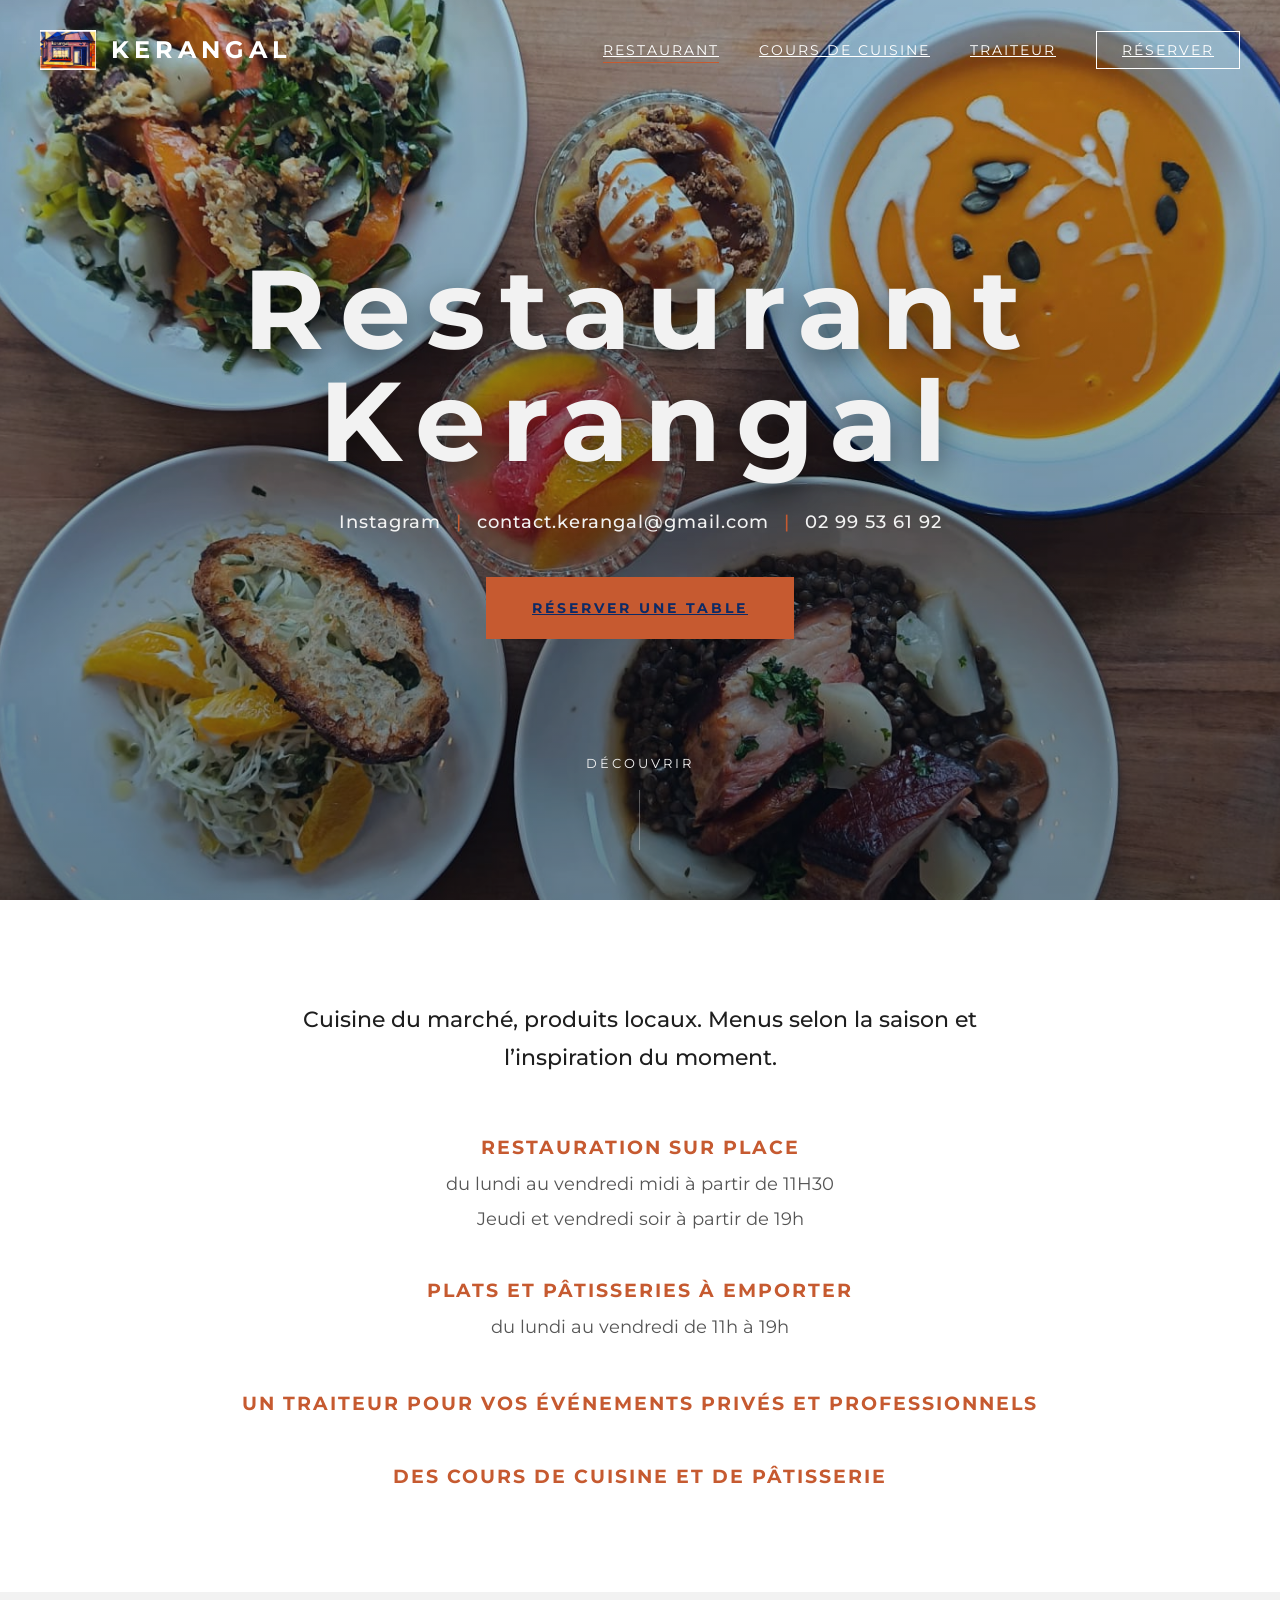
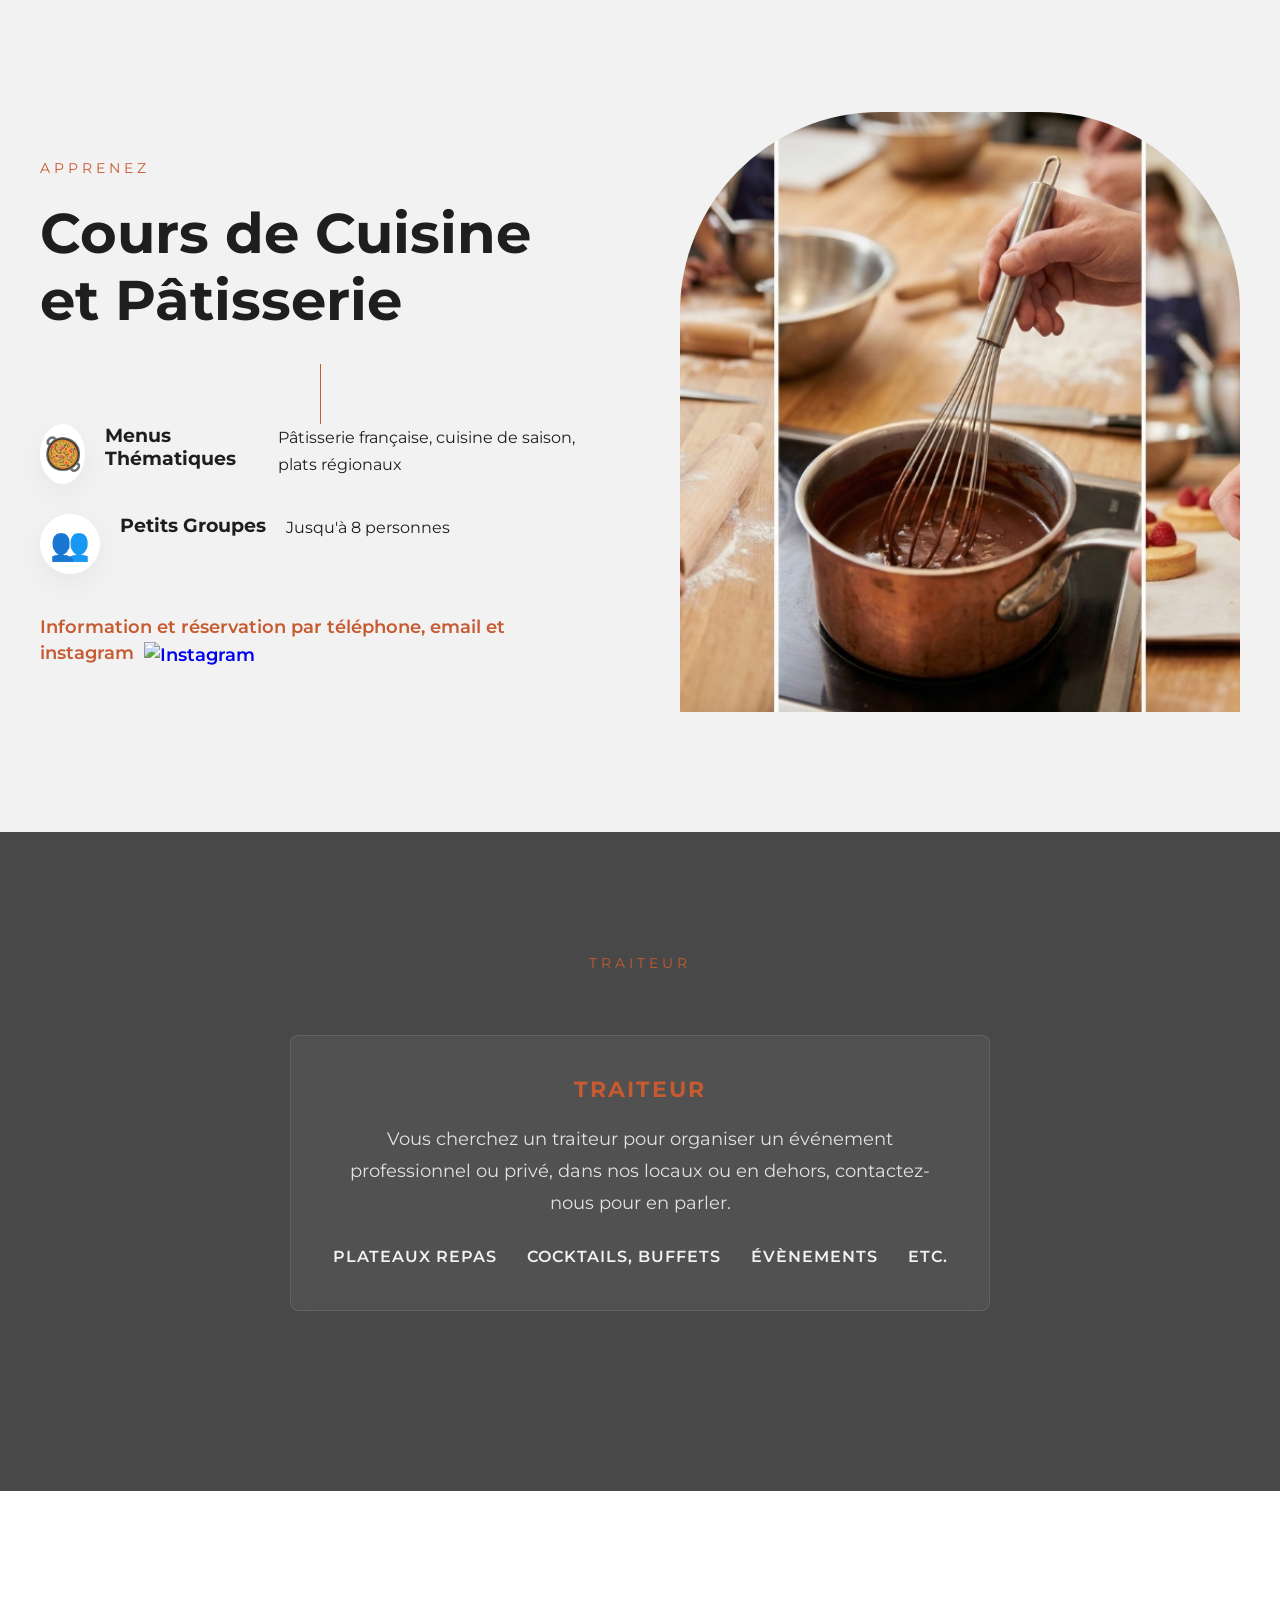
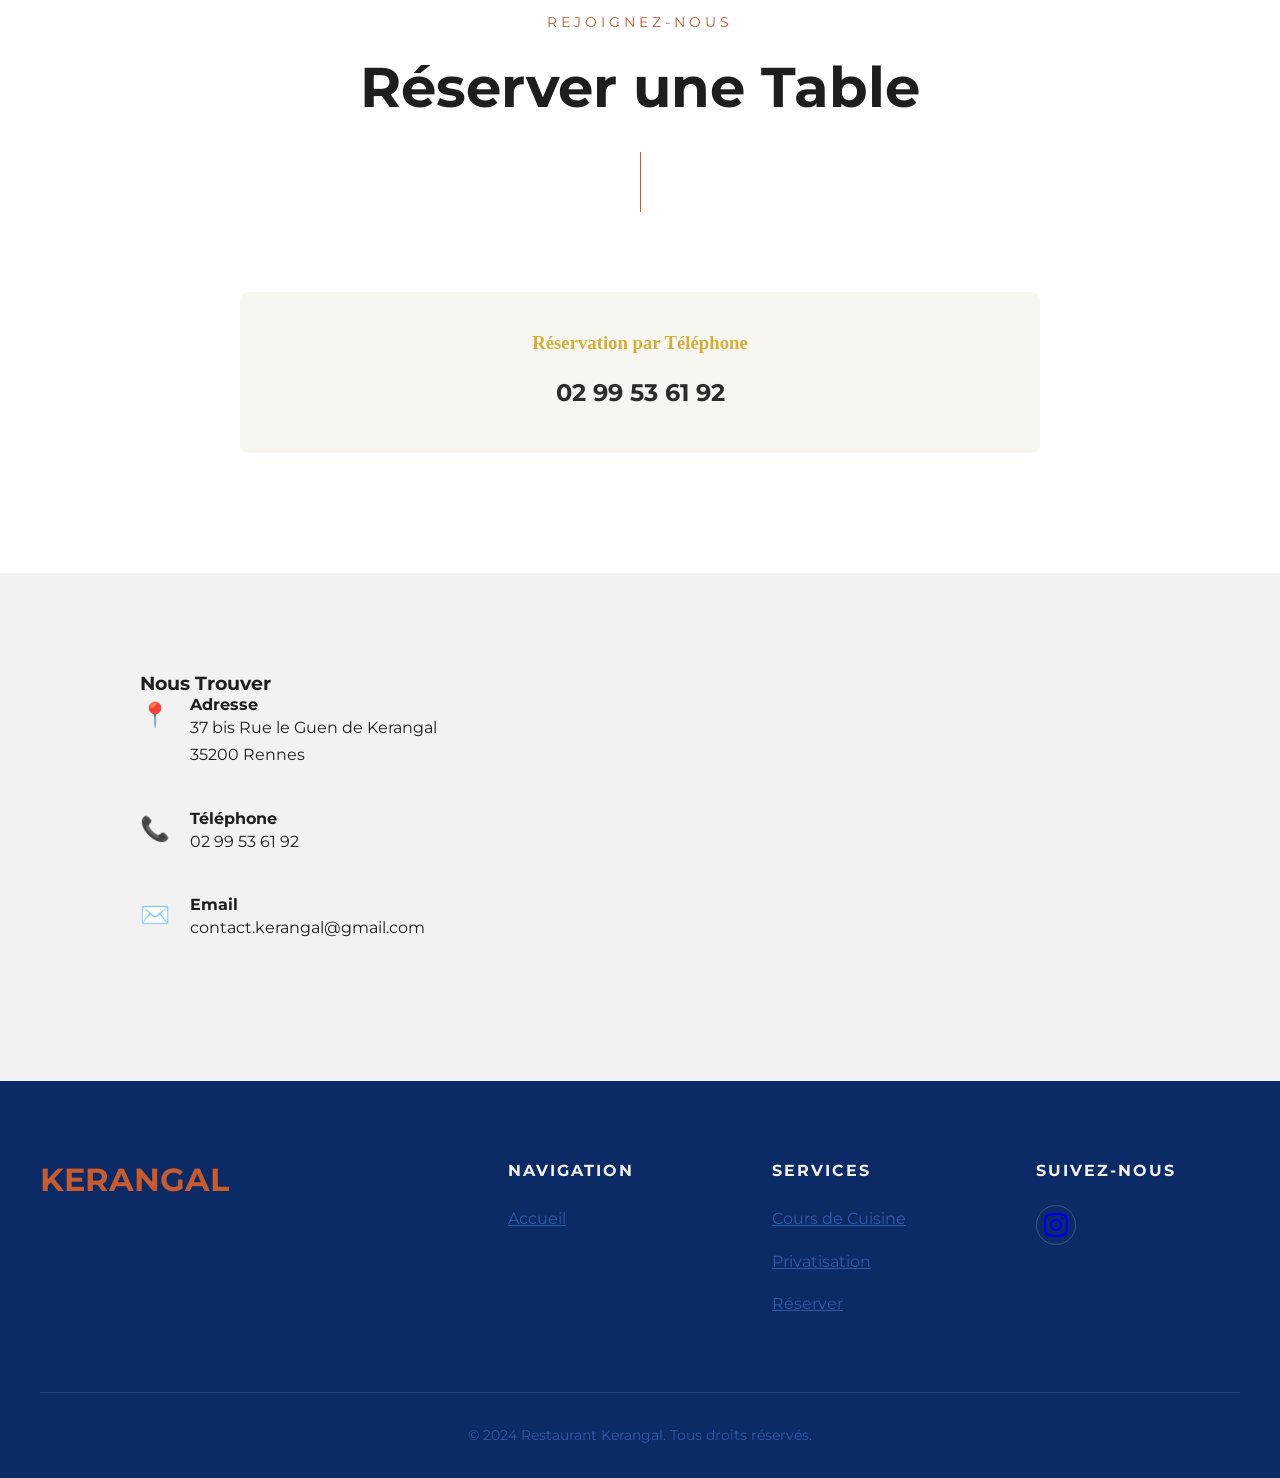
==== index.html @ 89529a3d "Initial commit of kerangal website" ====
<!DOCTYPE html>
<html lang="fr">

<head>
    <meta charset="UTF-8">
    <meta name="viewport" content="width=device-width, initial-scale=1.0">
    <title>Restaurant Kerangal Traiteur</title>
    <link rel="stylesheet" href="css/style.css?v=2">
    <link rel="preconnect" href="https://fonts.googleapis.com">
    <link rel="preconnect" href="https://fonts.gstatic.com" crossorigin>
    <link href="https://fonts.googleapis.com/css2?family=Montserrat:wght@300;400;700&display=swap" rel="stylesheet">
</head>

<body>
    <!-- Preloader -->
    <div class="preloader">
        <div class="loader-content">
            <span class="loader-text">KERANGAL</span>
            <div class="loader-line"></div>
        </div>
    </div>

    <!-- Navigation -->
    <nav class="navbar">
        <div class="container">
            <div class="nav-brand">
                <img src="images/logo.jpg" alt="KERANGAL" class="logo-img">
                <h1 class="logo">KERANGAL</h1>
            </div>
            <button class="nav-toggle" id="navToggle">
                <span></span>
                <span></span>
                <span></span>
            </button>
            <ul class="nav-menu" id="navMenu">
                <li><a href="#accueil">Restaurant</a></li>
                <li><a href="#cours">Cours de Cuisine</a></li>
                <li><a href="#privatiser">Traiteur</a></li>
                <li><a href="#reservation" class="nav-cta">Réserver</a></li>
            </ul>
        </div>
    </nav>

    <!-- Hero Section -->
    <section id="accueil" class="hero">
        <div class="hero-overlay"></div>
        <div class="hero-content">
            <h1 class="hero-title">Restaurant Kerangal</h1>
            <div class="hero-contact-info">
                <a href="https://www.instagram.com/kerangal.restaurant/" target="_blank"
                    class="hero-social-link">Instagram</a>
                <span class="separator">|</span>
                <a href="mailto:contact.kerangal@gmail.com" class="hero-contact-link">contact.kerangal@gmail.com</a>
                <span class="separator">|</span>
                <a href="tel:0299536192" class="hero-contact-link">02 99 53 61 92</a>
            </div>
            <a href="#reservation" class="btn btn-primary">Réserver une Table</a>
        </div>
        <div class="hero-scroll">
            <span>Découvrir</span>
            <div class="scroll-icon"></div>
        </div>
    </section>

    <!-- Hours Section -->
    <!-- New Info Section -->
    <section class="info-section">
        <div class="container">
            <div class="info-content">
                <p class="info-lead">Cuisine du marché, produits locaux. Menus selon la saison et l’inspiration du
                    moment.</p>

                <div class="info-block">
                    <h3>Restauration sur place</h3>
                    <p>du lundi au vendredi midi à partir de 11H30</p>
                    <p>Jeudi et vendredi soir à partir de 19h</p>
                </div>

                <div class="info-block">
                    <h3>Plats et pâtisseries à emporter</h3>
                    <p>du lundi au vendredi de 11h à 19h</p>
                </div>

                <p class="info-footer">Un traiteur pour vos événements privés et professionnels</p>
                <p class="info-footer">Des cours de cuisine et de pâtisserie</p>
            </div>
        </div>
    </section>



    <!-- Cooking Classes Section -->
    <section id="cours" class="cooking-classes">
        <div class="container">
            <div class="classes-content">
                <div class="classes-text">
                    <span class="section-subtitle">Apprenez</span>
                    <h2 class="section-title">Cours de Cuisine et Pâtisserie</h2>
                    <div class="section-divider"></div>
                    <div class="classes-features">
                        <div class="feature-item">
                            <div class="feature-icon">🥘</div>
                            <h3>Menus Thématiques</h3>
                            <p>Pâtisserie française, cuisine de saison, plats régionaux</p>
                        </div>
                        <div class="feature-item">
                            <div class="feature-icon">👥</div>
                            <h3>Petits Groupes</h3>
                            <p>Jusqu'à 8 personnes</p>
                        </div>
                    </div>
                    <p class="classes-info">
                        Information et réservation par téléphone, email et instagram
                        <a href="https://www.instagram.com/kerangal.restaurant/" target="_blank"
                            style="text-decoration: none;">
                            <img src="https://upload.wikimedia.org/wikipedia/commons/a/a5/Instagram_icon.png"
                                alt="Instagram" style="width: 20px; vertical-align: middle; margin-left: 5px;">
                        </a>
                    </p>
                </div>
                <div class="classes-image">
                    <div class="image-placeholder">
                        <!-- Image background set in CSS -->
                    </div>
                </div>
            </div>
        </div>
    </section>

    <!-- Privatization Section -->
    <section id="privatiser" class="privatization">
        <div class="privatization-overlay"></div>
        <div class="container">
            <div class="privatization-content">
                <span class="section-subtitle">Traiteur</span>
                <div class="event-options single">
                    <div class="event-option">
                        <h3>Traiteur</h3>
                        <p>Vous cherchez un traiteur pour organiser un événement professionnel ou privé, dans nos locaux
                            ou en dehors, contactez-nous pour en parler.</p>
                        <ul class="traiteur-list">
                            <li>Plateaux repas</li>
                            <li>Cocktails, buffets</li>
                            <li>Évènements</li>
                            <li>Etc.</li>
                        </ul>
                    </div>
                </div>
            </div>
        </div>
    </section>

    <!-- Reservation Section -->
    <section id="reservation" class="reservation">
        <div class="container">
            <div class="section-header">
                <span class="section-subtitle">Rejoignez-nous</span>
                <h2 class="section-title">Réserver une Table</h2>
                <div class="section-divider"></div>
            </div>
            <div class="reservation-content">
                <div class="reservation-message"
                    style="text-align: center; padding: 40px; background: #f8f6f1; border-radius: 8px;">
                    <h3 style="color: #d4af37; font-family: 'Playfair Display', serif; margin-bottom: 20px;">Réservation
                        par Téléphone</h3>
                    <p style="font-size: 1.2rem; line-height: 1.6;">
                        <strong style="font-size: 1.5rem; color: #2c2c2c;">02 99 53 61 92</strong>
                    </p>
                </div>
            </div>
        </div>
    </section>

    <!-- Contact Section -->
    <section class="contact">
        <div class="container">
            <div class="contact-grid">
                <div class="contact-info">
                    <h3>Nous Trouver</h3>
                    <div class="contact-item">
                        <div class="contact-icon">📍</div>
                        <div>
                            <h4>Adresse</h4>
                            <p>37 bis Rue le Guen de Kerangal<br>35200 Rennes</p>
                        </div>
                    </div>
                    <div class="contact-item">
                        <div class="contact-icon">📞</div>
                        <div>
                            <h4>Téléphone</h4>
                            <p>02 99 53 61 92</p>
                        </div>
                    </div>
                    <div class="contact-item">
                        <div class="contact-icon">✉️</div>
                        <div>
                            <h4>Email</h4>
                            <p>contact.kerangal@gmail.com</p>
                        </div>
                    </div>
                </div>
                <div class="contact-map">
                    <iframe
                        src="https://maps.google.com/maps?q=37+bis+Rue+le+Guen+de+Kerangal,+35200+Rennes&t=&z=15&ie=UTF8&iwloc=&output=embed"
                        width="100%" height="100%" style="border:0;" allowfullscreen="" loading="lazy"
                        referrerpolicy="no-referrer-when-downgrade"></iframe>
                </div>
            </div>
        </div>
    </section>

    <!-- Footer -->
    <footer class="footer">
        <div class="container">
            <div class="footer-content">
                <div class="footer-section">
                    <h3>KERANGAL</h3>

                </div>
                <div class="footer-section">
                    <h4>Navigation</h4>
                    <ul>
                        <li><a href="#accueil">Accueil</a></li>
                    </ul>
                </div>
                <div class="footer-section">
                    <h4>Services</h4>
                    <ul>
                        <li><a href="#cours">Cours de Cuisine</a></li>
                        <li><a href="#privatiser">Privatisation</a></li>
                        <li><a href="#reservation">Réserver</a></li>
                    </ul>
                </div>
                <div class="footer-section">
                    <h4>Suivez-nous</h4>
                    <div class="social-links">
                        <a href="https://www.instagram.com/kerangal.restaurant/" target="_blank" aria-label="Instagram">
                            <svg xmlns="http://www.w3.org/2000/svg" width="24" height="24" viewBox="0 0 24 24"
                                fill="currentColor">
                                <path
                                    d="M12 2.163c3.204 0 3.584.012 4.85.07 3.252.148 4.771 1.691 4.919 4.919.058 1.265.069 1.645.069 4.849 0 3.205-.012 3.584-.069 4.849-.149 3.225-1.664 4.771-4.919 4.919-1.266.058-1.644.07-4.85.07-3.204 0-3.584-.012-4.849-.07-3.26-.149-4.771-1.699-4.919-4.92-.058-1.265-.07-1.644-.07-4.849 0-3.204.013-3.583.07-4.849.149-3.227 1.664-4.771 4.919-4.919 1.266-.057 1.645-.069 4.849-.069zm0-2.163c-3.259 0-3.667.014-4.947.072-4.358.2-6.78 2.618-6.98 6.98-.059 1.281-.073 1.689-.073 4.948 0 3.259.014 3.668.072 4.948.2 4.358 2.618 6.78 6.98 6.98 1.281.058 1.689.072 4.948.072 3.259 0 3.668-.014 4.948-.072 4.354-.2 6.782-2.618 6.979-6.98.059-1.28.073-1.689.073-4.948 0-3.259-.014-3.667-.072-4.947-.196-4.354-2.617-6.78-6.979-6.98-1.281-.059-1.69-.073-4.949-.073zm0 5.838c-3.403 0-6.162 2.759-6.162 6.162s2.759 6.163 6.162 6.163 6.162-2.759 6.162-6.163c0-3.403-2.759-6.162-6.162-6.162zm0 10.162c-2.209 0-4-1.79-4-4 0-2.209 1.791-4 4-4s4 1.791 4 4c0 2.21-1.791 4-4 4zm6.406-11.845c-.796 0-1.441.645-1.441 1.44s.645 1.44 1.441 1.44c.795 0 1.439-.645 1.439-1.44s-.644-1.44-1.439-1.44z" />
                            </svg>
                        </a>
                    </div>
                </div>
            </div>
            <div class="footer-bottom">
                <p>&copy; 2024 Restaurant Kerangal. Tous droits réservés.</p>
            </div>
        </div>
    </footer>

    <script src="js/script.js"></script>
</body>

</html>
---- css/style.css ----
/* ============================================
   VARIABLES & RESET
   ============================================ */
:root {
    /* User Palette Definition */
    --color-deep-blue: #0C2A66;
    /* Background Main */
    --color-medium-blue: #2E5BAA;
    /* Sections, Secondary Buttons */
    --color-light-blue: #7DA4D6;
    /* Details, Hover */
    --color-lavender: #A68CB5;
    /* Soft Accents */
    --color-burnt-orange: #C65A30;
    /* CTA */
    --color-warm-beige: #E9D79B;
    /* Soft Backgrounds */
    --color-black-gray: #1E1E1E;
    /* Text */
    --color-soft-white: #F2F2F2;
    /* Clean Backgrounds/Text */

    /* Semantic Mapping */
    --primary-color: var(--color-burnt-orange);
    --primary-dark: var(--color-medium-blue);
    /* Using Medium Blue for interaction states */
    --secondary-color: var(--color-deep-blue);

    --accent-color: var(--color-lavender);

    --bg-dark: var(--color-deep-blue);
    --bg-light: var(--color-soft-white);
    --bg-alt: var(--color-warm-beige);

    --text-dark: var(--color-black-gray);
    --text-light: var(--color-soft-white);
    --text-gray: var(--color-medium-blue);
    /* Using Medium Blue for better contrast than Light Blue */

    --border-light: rgba(242, 242, 242, 0.2);
    --border-dark: rgba(30, 30, 30, 0.1);

    /* Typography */
    --font-heading: 'Montserrat', sans-serif;
    --font-body: 'Montserrat', sans-serif;

    /* Spacing */
    --container-width: 1400px;
    --section-padding: 120px;

    /* Transitions */
    --transition-fast: 0.3s cubic-bezier(0.25, 0.46, 0.45, 0.94);
    --transition-smooth: 0.6s cubic-bezier(0.16, 1, 0.3, 1);
}

* {
    margin: 0;
    padding: 0;
    box-sizing: border-box;
}

html {
    scroll-behavior: smooth;
    font-size: 16px;
}

body {
    font-family: var(--font-body);
    color: var(--text-dark);
    background-color: var(--bg-light);
    line-height: 1.7;
    overflow-x: hidden;
    -webkit-font-smoothing: antialiased;
}

/* ============================================
   PRELOADER
   ============================================ */
.preloader {
    position: fixed;
    top: 0;
    left: 0;
    width: 100%;
    height: 100%;
    background: var(--secondary-color);
    z-index: 9999;
    display: flex;
    justify-content: center;
    align-items: center;
    transition: opacity 0.8s ease, visibility 0.8s ease;
}

.preloader.hidden {
    opacity: 0;
    visibility: hidden;
}

.loader-content {
    text-align: center;
    position: relative;
}

.loader-text {
    font-family: var(--font-heading);
    font-size: 2rem;
    color: var(--primary-color);
    letter-spacing: 8px;
    display: block;
    margin-bottom: 20px;
    opacity: 0;
    animation: fadeInUp 1s ease forwards;
}

.loader-line {
    width: 0;
    height: 2px;
    background: var(--primary-color);
    margin: 0 auto;
    animation: lineGrow 1.5s ease forwards 0.5s;
}

@keyframes lineGrow {
    to {
        width: 100px;
    }
}

/* ============================================
   TYPOGRAPHY & UTILITIES
   ============================================ */
h1,
h2,
h3,
h4,
h5,
h6 {
    font-family: var(--font-heading);
    font-weight: 700;
    line-height: 1.2;
}

.container {
    max-width: var(--container-width);
    margin: 0 auto;
    padding: 0 40px;
}

.btn {
    display: inline-block;
    padding: 18px 45px;
    font-size: 0.9rem;
    font-weight: 700;
    text-transform: uppercase;
    letter-spacing: 3px;
    border: 1px solid transparent;
    cursor: pointer;
    transition: var(--transition-smooth);
    position: relative;
    overflow: hidden;
    z-index: 1;
}

.btn-primary {
    background: var(--primary-color);
    color: var(--secondary-color);
}

.btn-primary::before {
    content: '';
    position: absolute;
    top: 0;
    left: 0;
    width: 0;
    height: 100%;
    background: var(--text-light);
    transition: var(--transition-smooth);
    z-index: -1;
}

.btn-primary:hover {
    color: var(--secondary-color);
    border-color: var(--primary-color);
}

.btn-primary:hover::before {
    width: 100%;
}

.btn-secondary {
    background: transparent;
    color: var(--primary-color);
    border-color: var(--primary-color);
}

.btn-secondary:hover {
    background: var(--primary-color);
    color: var(--secondary-color);
}

.section-header {
    text-align: center;
    margin-bottom: 80px;
}

.section-subtitle {
    display: block;
    font-size: 0.85rem;
    color: var(--primary-color);
    text-transform: uppercase;
    letter-spacing: 4px;
    margin-bottom: 20px;
}

.section-title {
    font-size: 3.5rem;
    color: var(--text-dark);
}

.section-divider {
    width: 1px;
    height: 60px;
    background: var(--primary-color);
    margin: 30px auto 0;
}

/* ============================================
   NAVIGATION
   ============================================ */
.navbar {
    position: fixed;
    top: 0;
    left: 0;
    right: 0;
    padding: 30px 0;
    z-index: 1000;
    transition: all 0.4s ease;
    transition: all 0.4s ease;
    /* mix-blend-mode: difference; REMOVED */
    color: #fff;
}

.navbar.scrolled {
    padding: 15px 0;
    background: rgba(10, 10, 10, 0.9);
    backdrop-filter: blur(10px);
    background: rgba(10, 10, 10, 0.9);
    backdrop-filter: blur(10px);
    /* mix-blend-mode: normal; REMOVED */
}

.navbar .container {
    display: flex;
    justify-content: space-between;
    align-items: center;
}

.nav-brand {
    display: flex;
    align-items: center;
    gap: 15px;
}

.logo-img {
    height: 40px;
    /* filter: invert(1); REMOVED */
    /* Make logo white for dark bg */
}

.navbar.scrolled .logo-img {
    filter: none;
    /* Restore original gold/black if needed, or keep white */
}

.logo {
    font-size: 1.5rem;
    letter-spacing: 5px;
    font-weight: 700;
    color: #fff;
    /* Always white due to blend mode or dark bg */
}

.nav-menu {
    display: flex;
    list-style: none;
    gap: 40px;
}

.nav-menu a {
    font-size: 0.85rem;
    text-transform: uppercase;
    letter-spacing: 2px;
    color: #fff;
    position: relative;
    padding-bottom: 5px;
    transition: var(--transition-fast);
}

.nav-menu a::after {
    content: '';
    position: absolute;
    bottom: 0;
    left: 0;
    width: 0;
    height: 1px;
    background: var(--primary-color);
    transition: var(--transition-smooth);
}

.nav-menu a:hover::after,
.nav-menu a.active::after {
    width: 100%;
}

.nav-cta {
    border: 1px solid #fff;
    padding: 10px 25px !important;
}

.nav-cta:hover {
    background: #fff;
    color: #000 !important;
}

.nav-toggle {
    display: none;
    flex-direction: column;
    gap: 6px;
    background: none;
    border: none;
    cursor: pointer;
}

.nav-toggle span {
    width: 30px;
    height: 2px;
    background: #fff;
    transition: var(--transition-fast);
}

/* ============================================
   HERO SECTION
   ============================================ */
.hero {
    height: 100vh;
    position: relative;
    overflow: hidden;
    display: flex;
    align-items: center;
    justify-content: center;
    text-align: center;
    background-color: var(--secondary-color);
}

.hero::before {
    content: '';
    position: absolute;
    top: 0;
    left: 0;
    width: 100%;
    height: 100%;
    background: url('../images/platos_juntos.jpg') no-repeat center center;
    background-size: cover;
    opacity: 0.85;
    transform: scale(1.1);
    animation: zoomSlow 20s infinite alternate;
}

@keyframes zoomSlow {
    to {
        transform: scale(1);
    }
}

.hero-overlay {
    position: absolute;
    top: 0;
    left: 0;
    width: 100%;
    height: 100%;
    background: linear-gradient(to bottom, rgba(0, 0, 0, 0.1), rgba(0, 0, 0, 0.4));
}

.hero-content {
    position: relative;
    z-index: 2;
    color: var(--text-light);
    max-width: 900px;
    padding: 0 20px;
}

.hero-subtitle {
    font-size: 1.2rem;
    letter-spacing: 6px;
    color: var(--primary-color);
    margin-bottom: 30px;
    opacity: 0;
    animation: fadeInUp 1s ease 1s forwards;
}

.hero-title {
    font-size: 7rem;
    font-weight: 700;
    letter-spacing: 15px;
    margin-bottom: 30px;
    line-height: 1;
    opacity: 0;
    animation: fadeInUp 1s ease 1.2s forwards;
    text-shadow: 0 10px 30px rgba(0, 0, 0, 0.5);
    text-transform: none;
}

.hero-contact-info {
    display: flex;
    justify-content: center;
    align-items: center;
    gap: 15px;
    margin-bottom: 40px;
    opacity: 0;
    animation: fadeInUp 1s ease 1.3s forwards;
    flex-wrap: wrap;
}

.hero-social-link,
.hero-contact-link,
.separator {
    font-size: 1.1rem;
    color: var(--text-light);
    text-decoration: none;
    letter-spacing: 1px;
    font-weight: 500;
}

.hero-social-link:hover,
.hero-contact-link:hover {
    color: var(--primary-color);
    transition: var(--transition-fast);
}

.separator {
    color: var(--primary-color);
}

.hero-description {
    font-size: 1.5rem;
    font-weight: 300;
    margin-bottom: 50px;
    opacity: 0;
    animation: fadeInUp 1s ease 1.4s forwards;
}

.hero-scroll {
    position: absolute;
    bottom: 50px;
    left: 50%;
    transform: translateX(-50%);
    z-index: 2;
    color: var(--text-light);
    display: flex;
    flex-direction: column;
    align-items: center;
    gap: 15px;
    opacity: 0;
    animation: fadeIn 1s ease 2s forwards;
}

.hero-scroll span {
    font-size: 0.8rem;
    letter-spacing: 3px;
    text-transform: uppercase;
}

.scroll-icon {
    width: 1px;
    height: 60px;
    background: rgba(255, 255, 255, 0.3);
    position: relative;
    overflow: hidden;
}

.scroll-icon::after {
    content: '';
    position: absolute;
    top: 0;
    left: 0;
    width: 100%;
    height: 50%;
    background: var(--primary-color);
    animation: scrollDown 2s infinite;
}

@keyframes scrollDown {
    0% {
        transform: translateY(-100%);
    }

    100% {
        transform: translateY(200%);
    }

}

/* ============================================
   INFO SECTION (New)
   ============================================ */
.info-section {
    padding: 100px 0;
    background: #fff;
    text-align: center;
}

.info-content {
    max-width: 800px;
    margin: 0 auto;
    display: flex;
    flex-direction: column;
    gap: 40px;
}

.info-lead {
    font-size: 1.4rem;
    font-weight: 500;
    color: var(--text-dark);
    margin-bottom: 20px;
}

.info-block h3 {
    font-size: 1.2rem;
    color: var(--primary-color);
    text-transform: uppercase;
    letter-spacing: 2px;
    margin-bottom: 10px;
}

.info-block p {
    font-size: 1.1rem;
    color: #555;
    margin-bottom: 5px;
}

.info-footer {
    font-size: 1.2rem;
    color: var(--primary-color);
    font-weight: 700;
    text-transform: uppercase;
    letter-spacing: 2px;
}

/* ============================================
   HOURS BANNER
   ============================================ */
.hours-banner {
    background: var(--secondary-color);
    color: var(--text-light);
    padding: 60px 0;
    position: relative;
    z-index: 10;
}

.hours-content {
    display: flex;
    justify-content: space-between;
    align-items: center;
}

.hours-content h3 {
    font-size: 1.5rem;
    color: var(--primary-color);
    letter-spacing: 2px;
}

.hours-grid {
    display: flex;
    gap: 60px;
}

.hours-item {
    display: flex;
    flex-direction: column;
}

.hours-item .day {
    font-size: 0.9rem;
    text-transform: uppercase;
    letter-spacing: 1px;
    margin-bottom: 5px;
    color: var(--text-gray);
}

.hours-item .time {
    font-size: 1.1rem;
    font-family: var(--font-heading);
}

/* ============================================
   ABOUT SECTION
   ============================================ */
.about {
    padding: var(--section-padding) 0;
    background: var(--bg-light);
}

.about-content {
    display: grid;
    grid-template-columns: 1fr 1fr;
    gap: 100px;
    align-items: center;
}

.about-text p {
    margin-bottom: 30px;
    font-size: 1.1rem;
    color: #444;
}

.about-intro {
    font-size: 1.3rem !important;
    color: var(--text-dark) !important;
    font-weight: 400;
}

.about-image {
    position: relative;
}

.about-image::before {
    content: '';
    position: absolute;
    top: -20px;
    left: -20px;
    width: 100%;
    height: 100%;
    border: 1px solid var(--primary-color);
    z-index: 0;
    transition: var(--transition-smooth);
}

.about-image:hover::before {
    transform: translate(10px, 10px);
}

.about-image img {
    width: 100%;
    height: 600px;
    object-fit: cover;
    position: relative;
    z-index: 1;
    box-shadow: 0 20px 50px rgba(0, 0, 0, 0.1);
}

/* ============================================
   MENU SECTION
   ============================================ */
.menu {
    padding: var(--section-padding) 0;
    background: #fff;
}

.menu-categories {
    display: flex;
    justify-content: center;
    gap: 40px;
    margin-bottom: 80px;
}

.menu-btn {
    background: none;
    border: none;
    font-family: var(--font-heading);
    font-size: 1.5rem;
    color: var(--text-gray);
    cursor: pointer;
    transition: var(--transition-fast);
    position: relative;
}

.menu-btn.active,
.menu-btn:hover {
    color: var(--text-dark);
}

.menu-btn.active::after {
    content: '';
    position: absolute;
    bottom: -10px;
    left: 50%;
    transform: translateX(-50%);
    width: 30px;
    height: 2px;
    background: var(--primary-color);
}

.menu-content {
    max-width: 1000px;
    margin: 0 auto;
}

.menu-category {
    display: none;
    animation: fadeIn 0.6s ease;
}

.menu-category.active {
    display: block;
}

.menu-item {
    display: flex;
    justify-content: space-between;
    align-items: flex-start;
    margin-bottom: 40px;
    padding-bottom: 40px;
    border-bottom: 1px solid rgba(0, 0, 0, 0.05);
}

.menu-item:last-child {
    border-bottom: none;
}

.menu-item-header {
    flex: 1;
}

.menu-item h3 {
    font-size: 1.4rem;
    margin-bottom: 10px;
    color: var(--text-dark);
}

.menu-item-description {
    font-size: 1rem;
    color: var(--text-gray);
    font-style: italic;
}

.price {
    font-family: var(--font-heading);
    font-size: 1.4rem;
    color: var(--primary-color);
    margin-left: 40px;
}

.wine-section-title {
    font-size: 2rem;
    text-align: center;
    margin: 60px 0 40px;
    color: var(--text-dark);
}

/* ============================================
   GALLERY SECTION
   ============================================ */
.gallery {
    padding: 0;
    background: var(--secondary-color);
}

.gallery .container {
    max-width: 100%;
    padding: 0;
}

.gallery .section-header {
    padding-top: 100px;
    margin-bottom: 60px;
}

.gallery .section-title {
    color: var(--text-light);
}

.gallery-grid {
    display: grid;
    grid-template-columns: repeat(4, 1fr);
    gap: 0;
}

.gallery-item {
    height: 400px;
    position: relative;
    overflow: hidden;
    cursor: pointer;
}

.gallery-item img {
    width: 100%;
    height: 100%;
    object-fit: cover;
    transition: transform 0.8s ease;
}

.gallery-item:hover img {
    transform: scale(1.1);
}

.gallery-item::after {
    content: '';
    position: absolute;
    top: 0;
    left: 0;
    width: 100%;
    height: 100%;
    background: rgba(0, 0, 0, 0.3);
    opacity: 0;
    transition: opacity 0.4s ease;
}

.gallery-item:hover::after {
    opacity: 1;
}

.gallery-item-large {
    grid-column: span 2;
    grid-row: span 2;
    height: 800px;
}

.gallery-item-wide {
    grid-column: span 2;
}

/* ============================================
   COOKING CLASSES
   ============================================ */
.cooking-classes {
    padding: var(--section-padding) 0;
    background: var(--bg-light);
}

.classes-content {
    display: grid;
    grid-template-columns: 1fr 1fr;
    gap: 80px;
    align-items: center;
}

.classes-intro {
    font-size: 1.2rem;
    margin-bottom: 40px;
}

.classes-features {
    display: grid;
    gap: 30px;
    margin-bottom: 40px;
}

.feature-item {
    display: flex;
    gap: 20px;
    align-items: flex-start;
}

.feature-icon {
    font-size: 2rem;
    background: #fff;
    width: 60px;
    height: 60px;
    display: flex;
    align-items: center;
    justify-content: center;
    border-radius: 50%;
    box-shadow: 0 10px 30px rgba(0, 0, 0, 0.05);
}

.feature-item h3 {
    font-size: 1.2rem;
    margin-bottom: 5px;
}

.classes-image {
    height: 600px;
    background: url('../images/cours_cuisine_new.jpg') no-repeat center center;
    background-size: cover;
    border-radius: 200px 200px 0 0;
}

.classes-info {
    font-size: 1.1rem;
    font-weight: 600;
    color: var(--primary-color);
    margin-top: 30px;
    line-height: 1.5;
}

/* ============================================
   PRIVATIZATION
   ============================================ */
.privatization {
    padding: var(--section-padding) 0;
    background: url('../images/vista_salon.jpg') no-repeat center center;
    background-size: cover;
    background-attachment: fixed;
    position: relative;
    color: var(--text-light);
    text-align: center;
}

.privatization-overlay {
    position: absolute;
    top: 0;
    left: 0;
    width: 100%;
    height: 100%;
    background: rgba(0, 0, 0, 0.7);
}

.privatization-content {
    position: relative;
    z-index: 2;
}

.privatization .section-title {
    color: var(--text-light);
    font-size: 2.2rem;
    font-weight: 300;
    font-style: italic;
    line-height: 1.6;
    max-width: 900px;
    margin: 0 auto;
    letter-spacing: 1px;
}

.priv-info {
    margin-bottom: 40px;
    font-size: 1.1rem;
}

.privatization-intro {
    font-size: 1.3rem;
    max-width: 800px;
    margin: 0 auto 40px;
}

.highlight-orange {
    color: var(--primary-color);
    font-weight: 700;
}

.event-options {
    display: grid;
    grid-template-columns: repeat(2, 1fr);
    gap: 60px;
    margin: 60px auto;
    max-width: 1000px;
}

.event-option {
    text-align: center;
    padding: 40px;
    background: rgba(255, 255, 255, 0.05);
    backdrop-filter: blur(10px);
    border: 1px solid rgba(255, 255, 255, 0.1);
    border-radius: 8px;
    transition: var(--transition-fast);
}

.event-option:hover {
    background: rgba(255, 255, 255, 0.1);
    transform: translateY(-5px);
}

.event-option h3 {
    color: var(--primary-color);
    font-size: 1.4rem;
    margin-bottom: 20px;
    text-transform: uppercase;
    letter-spacing: 2px;
}

.event-option p {
    color: var(--text-light);
    font-size: 1.1rem;
    line-height: 1.8;
    opacity: 0.9;
}

.event-options.single {
    grid-template-columns: 1fr;
    max-width: 700px;
}

.traiteur-list {
    list-style: none;
    margin-top: 25px;
    display: flex;
    flex-wrap: wrap;
    justify-content: center;
    gap: 15px 30px;
}

.traiteur-list li {
    color: var(--text-light);
    font-size: 1rem;
    font-weight: 600;
    text-transform: uppercase;
    letter-spacing: 1px;
}

.event-cta {
    color: var(--text-light);
    font-size: 1.2rem;
    font-style: italic;
    margin-top: 20px;
    opacity: 0.8;
}

@media (max-width: 768px) {
    .event-options {
        grid-template-columns: 1fr;
        gap: 30px;
    }
}

.privatization-grid {
    display: grid;
    grid-template-columns: repeat(4, 1fr);
    gap: 30px;
    margin-bottom: 60px;
}

.priv-item {
    background: rgba(255, 255, 255, 0.05);
    padding: 30px;
    backdrop-filter: blur(10px);
    border: 1px solid rgba(255, 255, 255, 0.1);
    transition: var(--transition-fast);
}

.priv-item:hover {
    transform: translateY(-10px);
    background: rgba(255, 255, 255, 0.1);
}

.priv-item h3 {
    font-size: 1.2rem;
    color: var(--primary-color);
    margin-bottom: 15px;
}

/* ============================================
   RESERVATION
   ============================================ */
.reservation {
    padding: var(--section-padding) 0;
    background: #fff;
}

.reservation-content {
    max-width: 800px;
    margin: 0 auto;
}

.form-row {
    display: grid;
    grid-template-columns: 1fr 1fr;
    gap: 30px;
    margin-bottom: 30px;
}

.form-group {
    margin-bottom: 30px;
}

.form-group label {
    display: block;
    font-size: 0.9rem;
    text-transform: uppercase;
    letter-spacing: 1px;
    margin-bottom: 10px;
    color: var(--text-gray);
}

.form-group input,
.form-group select,
.form-group textarea {
    width: 100%;
    padding: 15px;
    border: none;
    border-bottom: 1px solid #ddd;
    background: transparent;
    font-family: var(--font-body);
    font-size: 1rem;
    transition: var(--transition-fast);
}

.form-group input:focus,
.form-group select:focus,
.form-group textarea:focus {
    outline: none;
    border-bottom-color: var(--primary-color);
}

.reservation-success {
    display: none;
    text-align: center;
    padding: 40px;
    background: #f9f9f9;
}

.reservation-success.visible {
    display: block;
    animation: fadeIn 0.5s ease;
}

.success-icon {
    font-size: 3rem;
    color: var(--primary-color);
    margin-bottom: 20px;
}

/* ============================================
   CONTACT & FOOTER
   ============================================ */
.contact {
    background: var(--bg-light);
    padding: 0;
}

.contact-grid {
    display: grid;
    grid-template-columns: 1fr 1fr;
}

.contact-info {
    padding: 100px;
    display: flex;
    flex-direction: column;
    justify-content: center;
}

.contact-item {
    display: flex;
    gap: 20px;
    margin-bottom: 40px;
}

.contact-icon {
    font-size: 1.5rem;
}

.contact-map {
    height: 100%;
    min-height: 500px;
}

.footer {
    background: var(--secondary-color);
    color: var(--text-light);
    padding: 80px 0 30px;
}

.footer-content {
    display: grid;
    grid-template-columns: 2fr 1fr 1fr 1fr;
    gap: 60px;
    margin-bottom: 60px;
}

.footer h3 {
    font-size: 2rem;
    color: var(--primary-color);
    margin-bottom: 20px;
}

.footer h4 {
    font-size: 1rem;
    text-transform: uppercase;
    letter-spacing: 2px;
    margin-bottom: 25px;
}

.footer ul {
    list-style: none;
}

.footer ul li {
    margin-bottom: 15px;
}

.footer ul li a {
    color: var(--text-gray);
    transition: var(--transition-fast);
}

.footer ul li a:hover {
    color: var(--primary-color);
}

.social-links {
    display: flex;
    gap: 20px;
}

.social-links a {
    width: 40px;
    height: 40px;
    border: 1px solid rgba(255, 255, 255, 0.2);
    display: flex;
    align-items: center;
    justify-content: center;
    border-radius: 50%;
    transition: var(--transition-fast);
}

.social-links a:hover {
    background: var(--primary-color);
    border-color: var(--primary-color);
    color: var(--secondary-color);
}

.footer-bottom {
    text-align: center;
    padding-top: 30px;
    border-top: 1px solid rgba(255, 255, 255, 0.1);
    color: var(--text-gray);
    font-size: 0.9rem;
}

/* ============================================
   ANIMATIONS
   ============================================ */
@keyframes fadeInUp {
    from {
        opacity: 0;
        transform: translateY(30px);
    }

    to {
        opacity: 1;
        transform: translateY(0);
    }
}

@keyframes fadeIn {
    from {
        opacity: 0;
    }

    to {
        opacity: 1;
    }
}

.reveal {
    opacity: 0;
    transform: translateY(50px);
    transition: all 1s cubic-bezier(0.16, 1, 0.3, 1);
}

.reveal.active {
    opacity: 1;
    transform: translateY(0);
}

/* ============================================
   RESPONSIVE
   ============================================ */
@media (max-width: 1024px) {
    :root {
        --section-padding: 80px;
    }

    .hero-title {
        font-size: 5rem;
    }

    .about-content,
    .classes-content,
    .contact-grid {
        grid-template-columns: 1fr;
        gap: 50px;
    }

    .about-image img {
        height: 400px;
    }



    .gallery-grid {
        grid-template-columns: repeat(2, 1fr);
    }

    .privatization-grid {
        grid-template-columns: repeat(2, 1fr);
    }

    .footer-content {
        grid-template-columns: 1fr 1fr;
    }
}

@media (max-width: 768px) {
    :root {
        --section-padding: 60px;
    }

    .hero-title {
        font-size: 3.5rem;
        letter-spacing: 5px;
    }

    .info-section {
        padding: 60px 0;
    }

    .info-content {
        gap: 30px;
    }

    .classes-image {
        height: 400px;
        border-radius: 50px 50px 0 0;
    }

    .nav-menu {
        display: none;
        position: fixed;
        top: 0;
        left: 0;
        width: 100%;
        height: 100vh;
        background: var(--secondary-color);
        flex-direction: column;
        justify-content: center;
        align-items: center;
        z-index: 999;
    }

    .nav-menu.active {
        display: flex;
    }

    .nav-toggle {
        display: flex;
        z-index: 1001;
    }

    .hero-title {
        font-size: 3rem;
        letter-spacing: 3px;
    }

    .hours-content {
        flex-direction: column;
        gap: 30px;
    }

    .hours-grid {
        flex-direction: column;
        gap: 20px;
        text-align: center;
    }

    .menu-categories {
        flex-wrap: wrap;
        gap: 15px;
    }

    .gallery-grid {
        grid-template-columns: 1fr;
    }

    .gallery-item-large,
    .gallery-item-wide {
        grid-column: span 1;
        grid-row: span 1;
        height: 400px;
    }

    .privatization-grid {
        grid-template-columns: 1fr;
    }

    .form-row {
        grid-template-columns: 1fr;
        gap: 0;
    }

    .contact-info {
        padding: 40px 20px;
    }

    .footer-content {
        grid-template-columns: 1fr;
        text-align: center;
    }

    .social-links {
        justify-content: center;
    }

    .social-links {
        justify-content: center;
    }
}

@media (max-width: 480px) {
    :root {
        --section-padding: 40px;
    }

    .hero-title {
        font-size: 2.2rem;
        letter-spacing: 2px;
    }

    .section-title {
        font-size: 2.5rem;
    }

    .btn {
        padding: 15px 30px;
        font-size: 0.8rem;
    }

    .info-lead {
        font-size: 1.1rem;
    }

    .classes-image {
        height: 300px;
    }
}

/* ============================================
   FORMULAS SECTION
   ============================================ */
.formulas-grid {
    display: grid;
    grid-template-columns: repeat(auto-fit, minmax(300px, 1fr));
    gap: 30px;
    max-width: 1000px;
    margin: 0 auto;
}

.formula-card {
    background: #fff;
    border: 1px solid rgba(212, 175, 55, 0.3);
    /* Gold with opacity */
    padding: 40px 30px;
    text-align: center;
    transition: all 0.3s ease;
    position: relative;
    overflow: hidden;
}

.formula-card:hover {
    transform: translateY(-10px);
    box-shadow: 0 15px 30px rgba(0, 0, 0, 0.1);
    border-color: var(--primary-color);
}

.formula-card h3 {
    font-size: 1.5rem;
    color: var(--primary-color);
    margin-bottom: 20px;
    letter-spacing: 1px;
    position: relative;
    display: inline-block;
}

.formula-card h3::after {
    content: '';
    display: block;
    width: 40px;
    height: 2px;
    background: var(--primary-color);
    margin: 10px auto 0;
    opacity: 0.5;
}

.formula-content {
    font-size: 1.2rem;
    color: var(--text-dark);
    display: flex;
    flex-direction: column;
    gap: 10px;
    align-items: center;
}

.formula-option {
    font-weight: 500;
}

.formula-separator {
    font-size: 0.9rem;
    color: var(--text-gray);
    font-style: italic;
    font-family: serif;
}

/* Responsive adjustments */
@media (max-width: 768px) {
    .formulas-grid {
        grid-template-columns: 1fr;
        padding: 0 20px;
    }
}
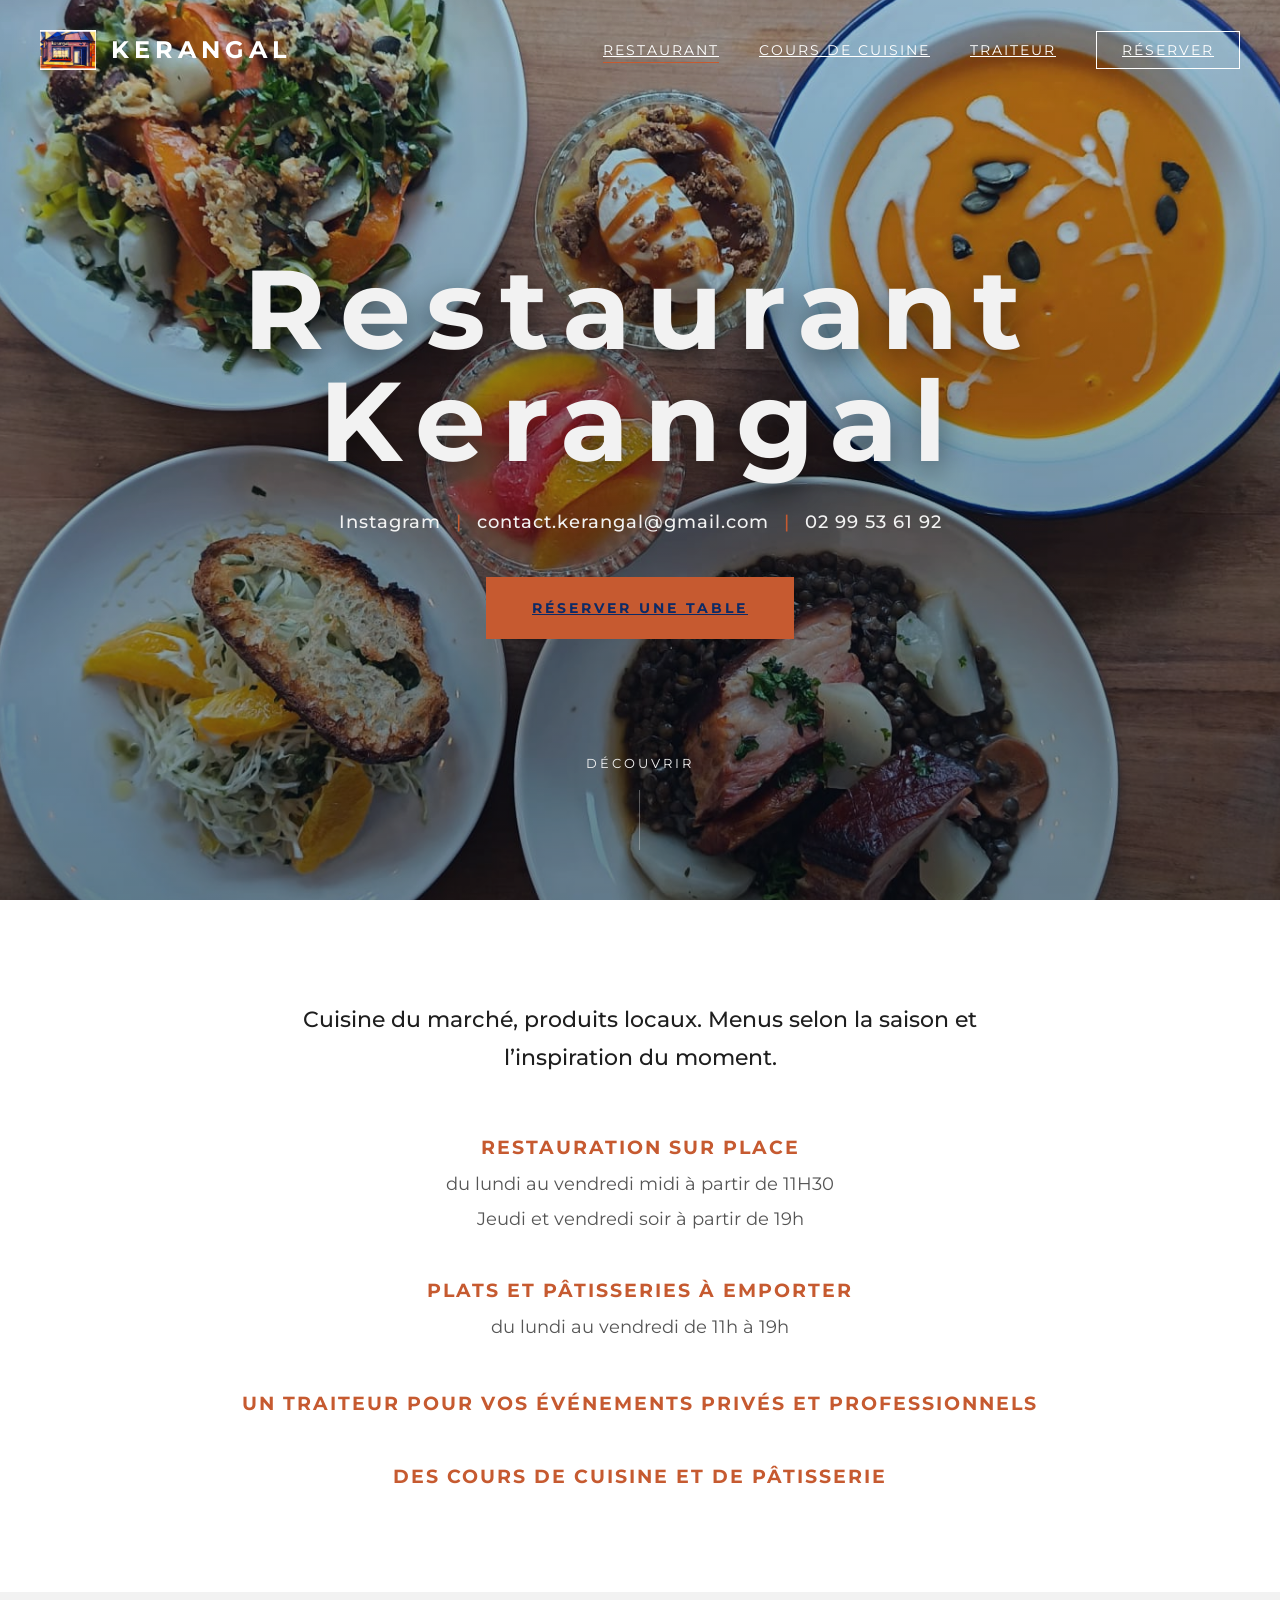
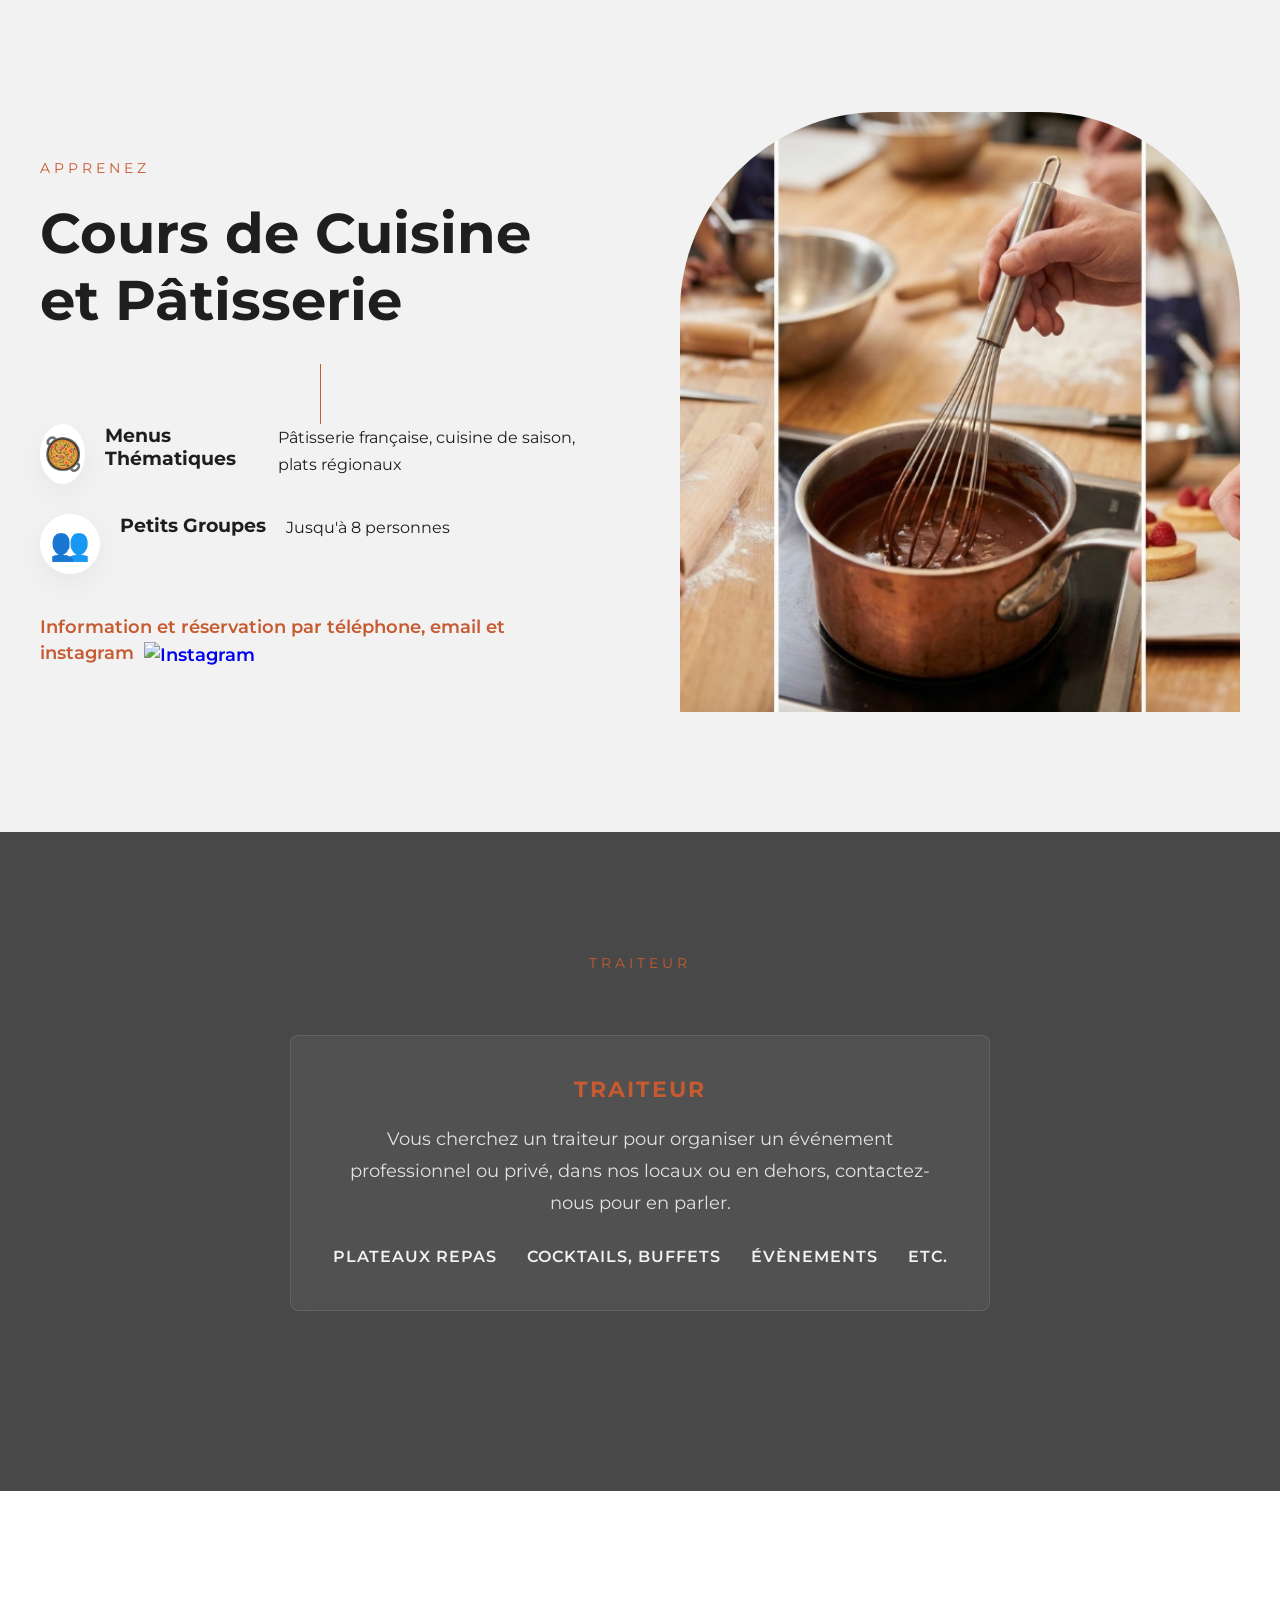
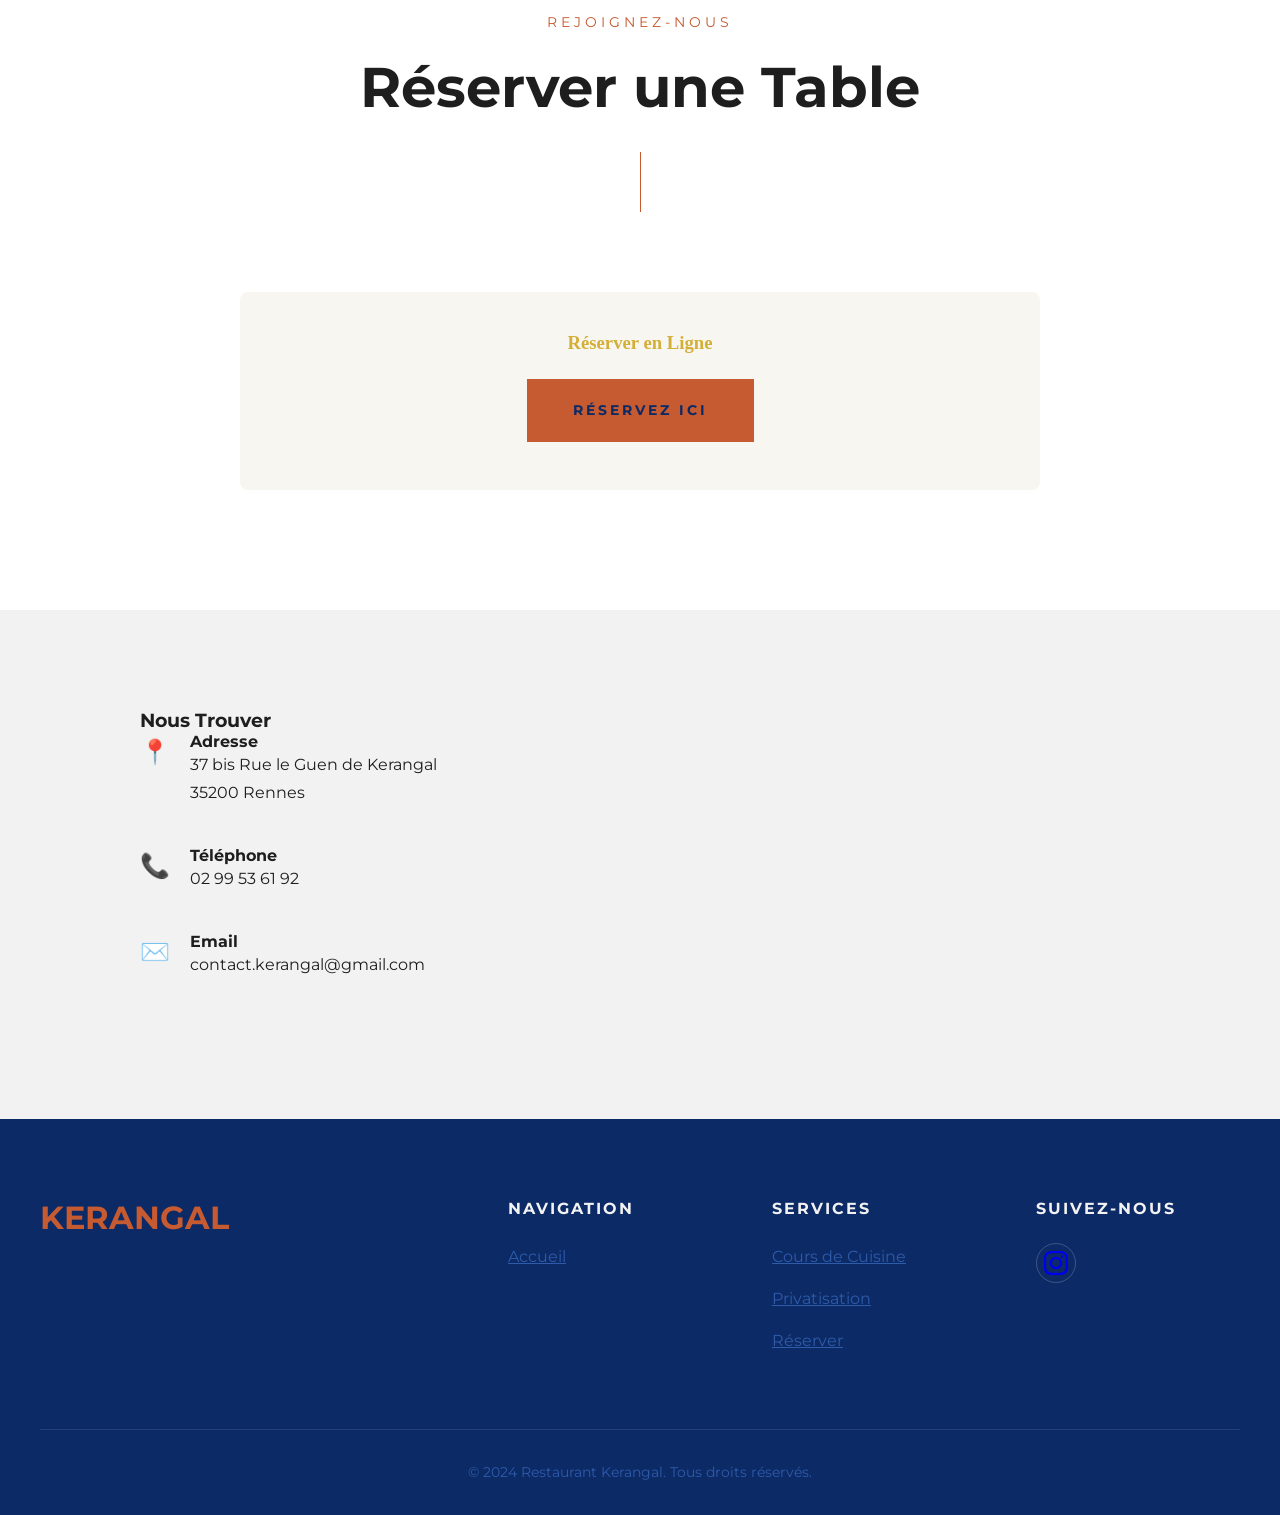
==== commit 21fd1c7c: "update reservation section to use online booking exclusively" ====
--- a/index.html
+++ b/index.html
@@ -161,11 +161,10 @@
             <div class="reservation-content">
                 <div class="reservation-message"
                     style="text-align: center; padding: 40px; background: #f8f6f1; border-radius: 8px;">
-                    <h3 style="color: #d4af37; font-family: 'Playfair Display', serif; margin-bottom: 20px;">Réservation
-                        par Téléphone</h3>
-                    <p style="font-size: 1.2rem; line-height: 1.6;">
-                        <strong style="font-size: 1.5rem; color: #2c2c2c;">02 99 53 61 92</strong>
-                    </p>
+                    <h3 style="color: #d4af37; font-family: 'Playfair Display', serif; margin-bottom: 25px;">Réserver en Ligne</h3>
+                    <div>
+                        <a href="https://reservation.laddition.com/booking/restauranttraiteurkerangal1" target="_blank" class="btn btn-primary" style="text-decoration: none;">Réservez ici</a>
+                    </div>
                 </div>
             </div>
         </div>
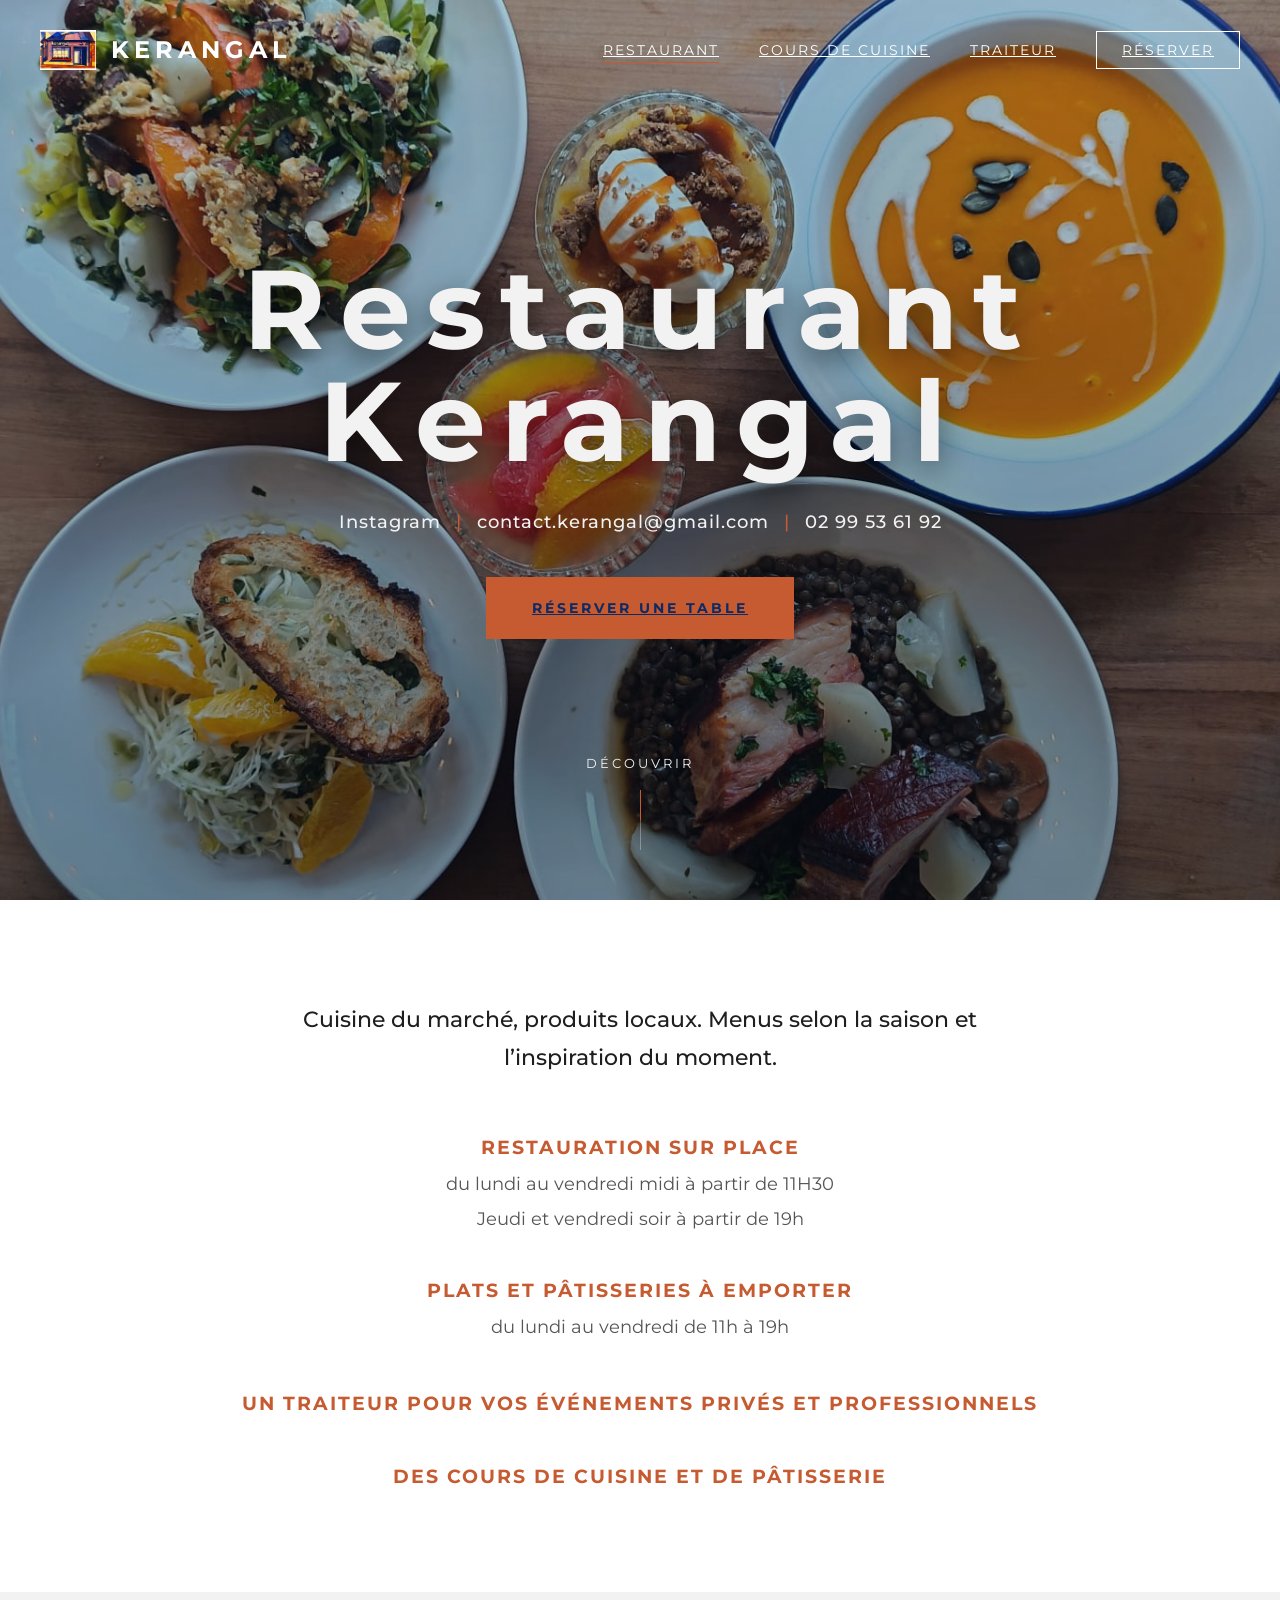
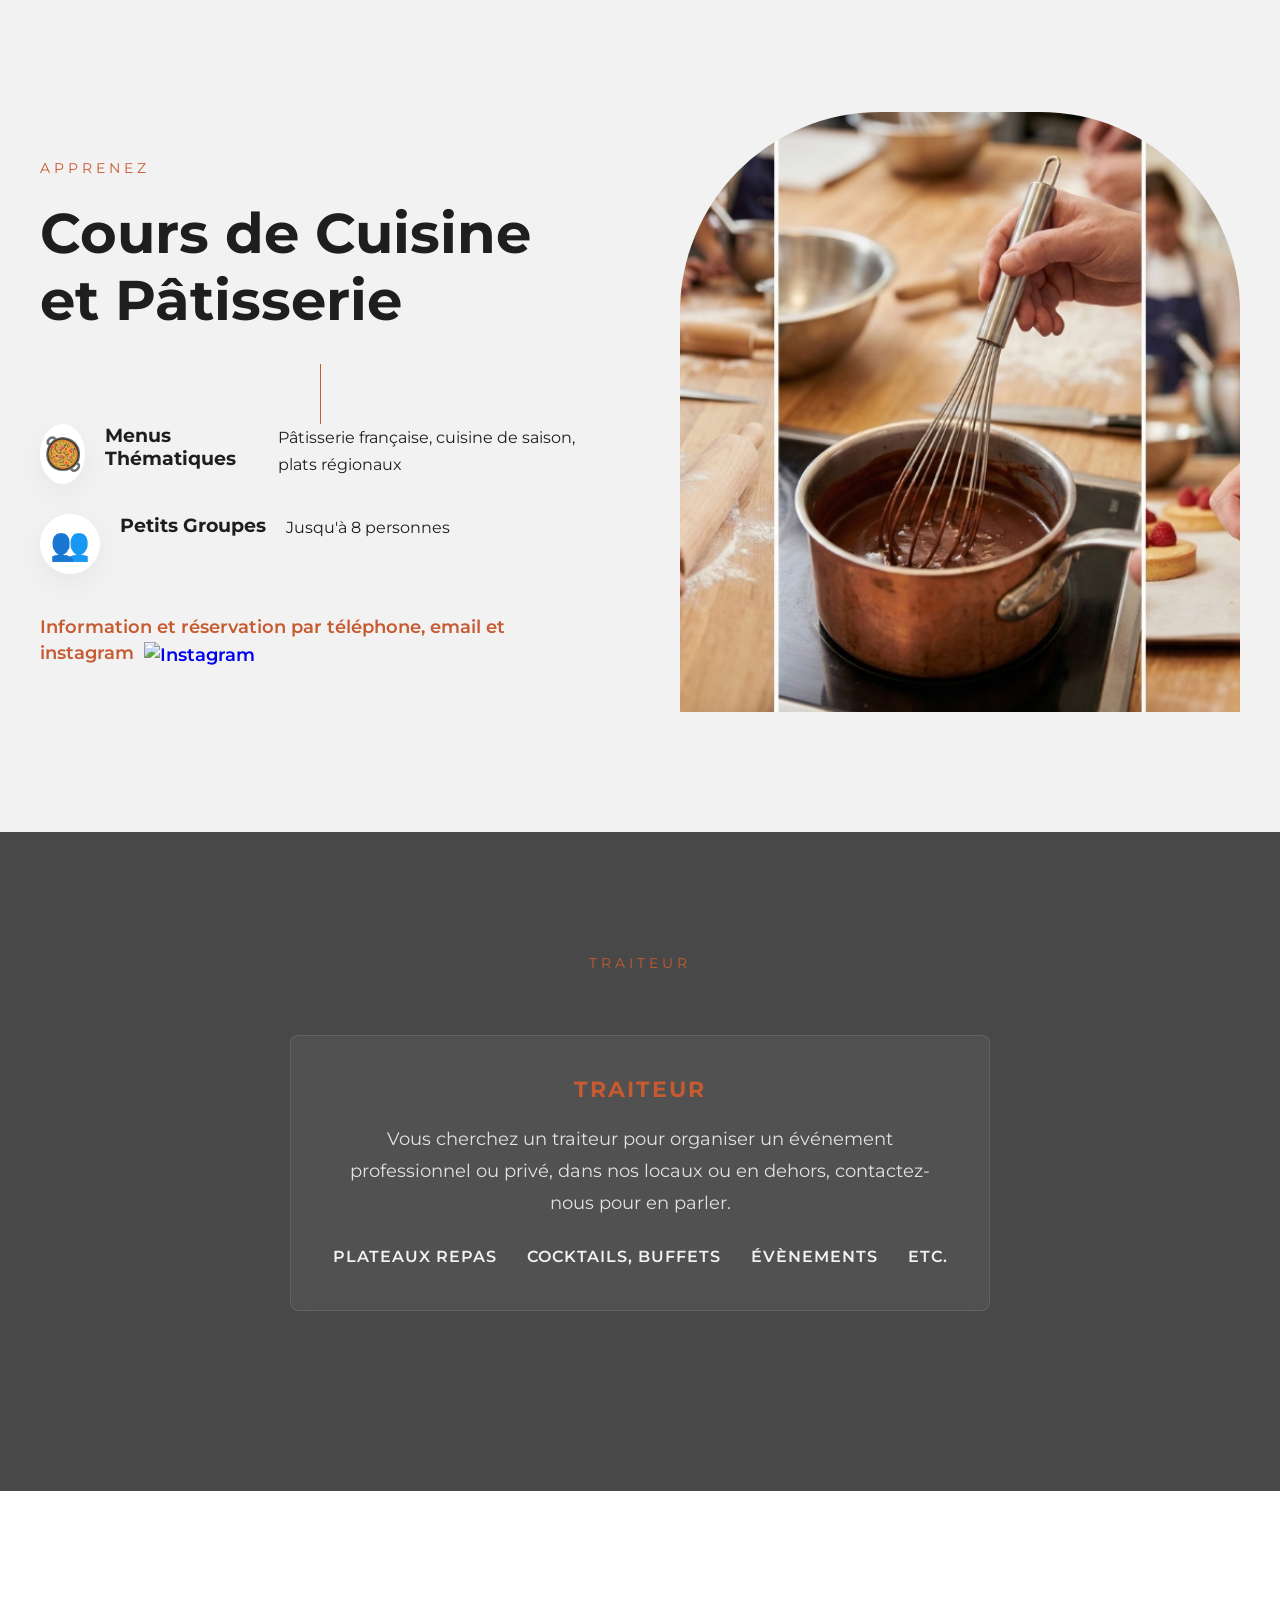
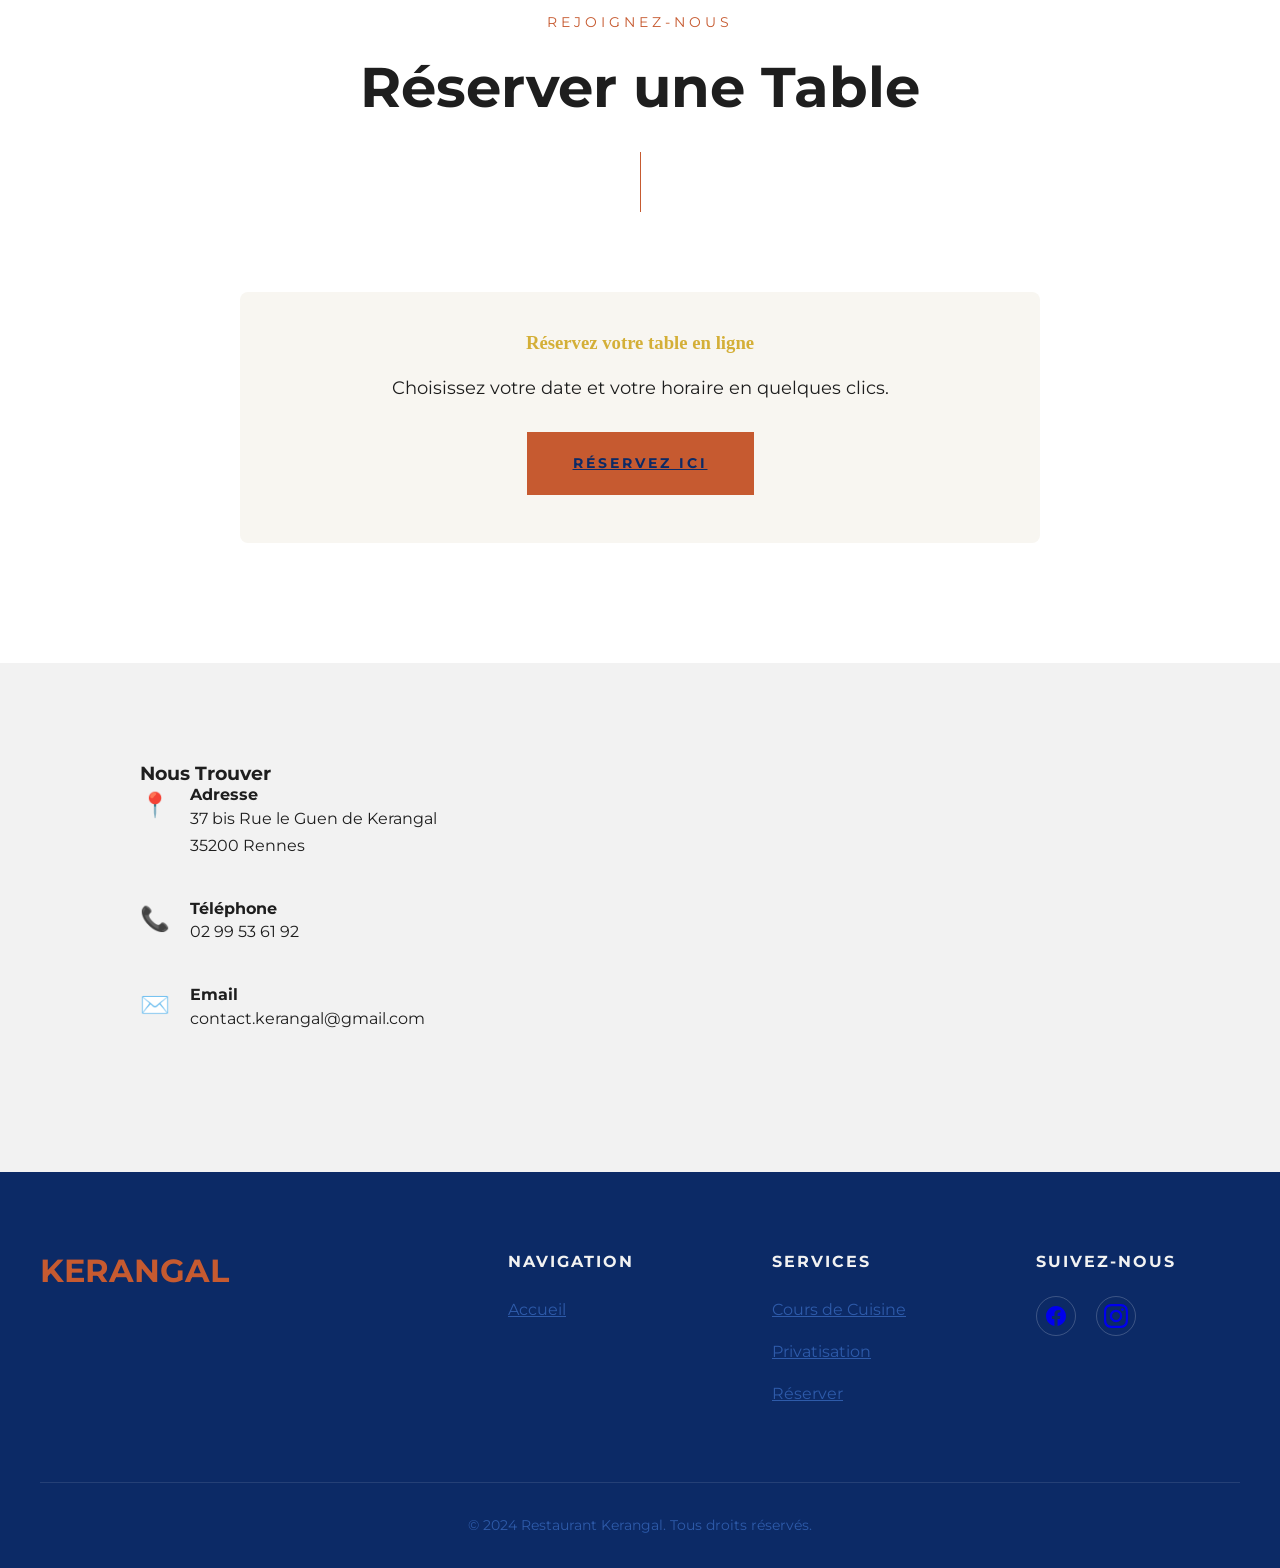
==== commit 389eb19c: "Add Facebook logo/link and update Instagram link in footer social icons" ====
--- a/index.html
+++ b/index.html
@@ -161,10 +161,13 @@
             <div class="reservation-content">
                 <div class="reservation-message"
                     style="text-align: center; padding: 40px; background: #f8f6f1; border-radius: 8px;">
-                    <h3 style="color: #d4af37; font-family: 'Playfair Display', serif; margin-bottom: 25px;">Réserver en Ligne</h3>
-                    <div>
-                        <a href="https://reservation.laddition.com/booking/restauranttraiteurkerangal1" target="_blank" class="btn btn-primary" style="text-decoration: none;">Réservez ici</a>
-                    </div>
+                    <h3 style="color: #d4af37; font-family: 'Playfair Display', serif; margin-bottom: 20px;">
+                        Réservez votre table en ligne</h3>
+                    <p style="font-size: 1.1rem; line-height: 1.6; margin-bottom: 30px;">
+                        Choisissez votre date et votre horaire en quelques clics.
+                    </p>
+                    <a href="https://reservation.laddition.com/booking/restauranttraiteurkerangal1"
+                        target="_blank" rel="noopener" class="btn btn-primary">Réservez ici</a>
                 </div>
             </div>
         </div>
@@ -233,7 +236,14 @@
                 <div class="footer-section">
                     <h4>Suivez-nous</h4>
                     <div class="social-links">
-                        <a href="https://www.instagram.com/kerangal.restaurant/" target="_blank" aria-label="Instagram">
+                        <a href="https://www.facebook.com/profile.php?id=61586455091012" target="_blank" rel="noopener" aria-label="Facebook">
+                            <svg xmlns="http://www.w3.org/2000/svg" width="24" height="24" viewBox="0 0 24 24"
+                                fill="currentColor">
+                                <path
+                                    d="M22 12.061C22 6.505 17.523 2 12 2S2 6.505 2 12.061c0 5.022 3.657 9.184 8.438 9.939v-7.03H7.898v-2.909h2.54V9.845c0-2.506 1.492-3.89 3.777-3.89 1.094 0 2.238.195 2.238.195v2.459h-1.261c-1.243 0-1.63.771-1.63 1.562v1.877h2.771l-.443 2.909h-2.328v7.03C18.343 21.245 22 17.083 22 12.061z" />
+                            </svg>
+                        </a>
+                        <a href="https://www.instagram.com/kerangal.restaurant.traiteur/" target="_blank" rel="noopener" aria-label="Instagram">
                             <svg xmlns="http://www.w3.org/2000/svg" width="24" height="24" viewBox="0 0 24 24"
                                 fill="currentColor">
                                 <path
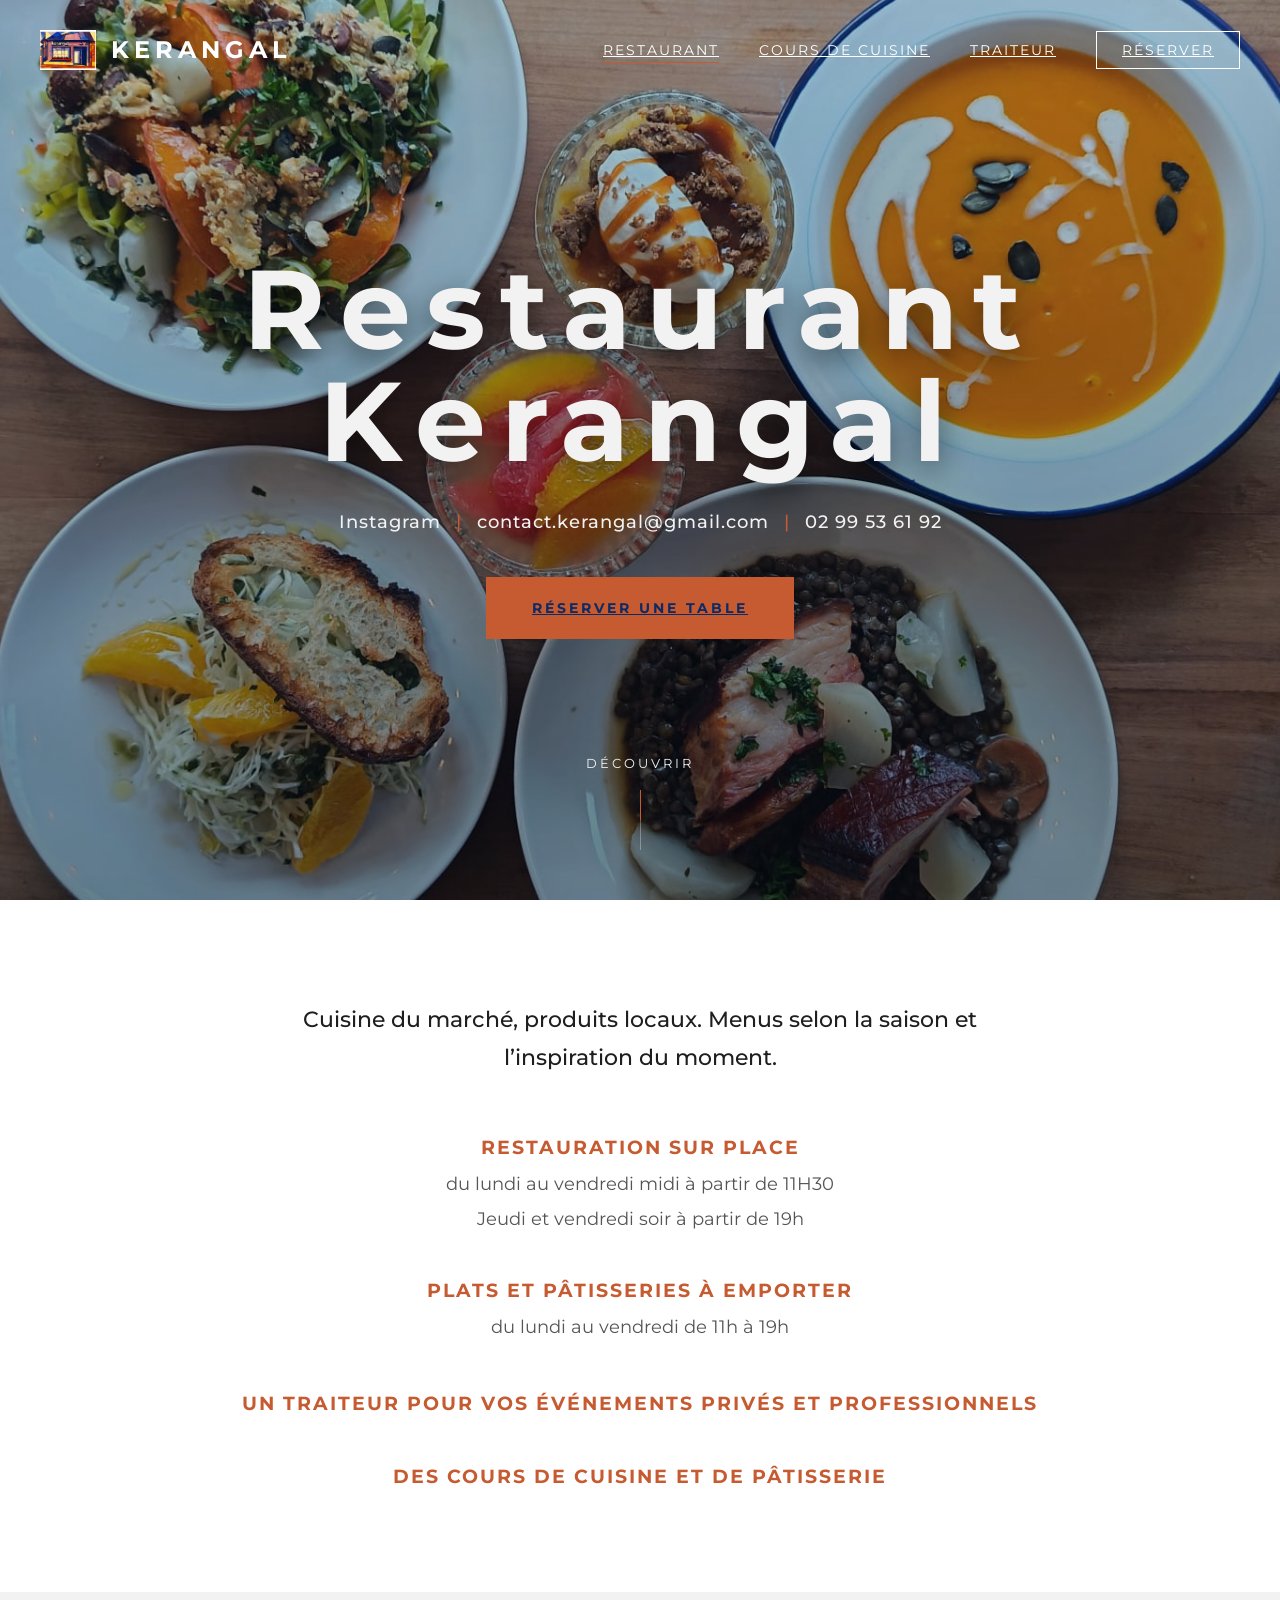
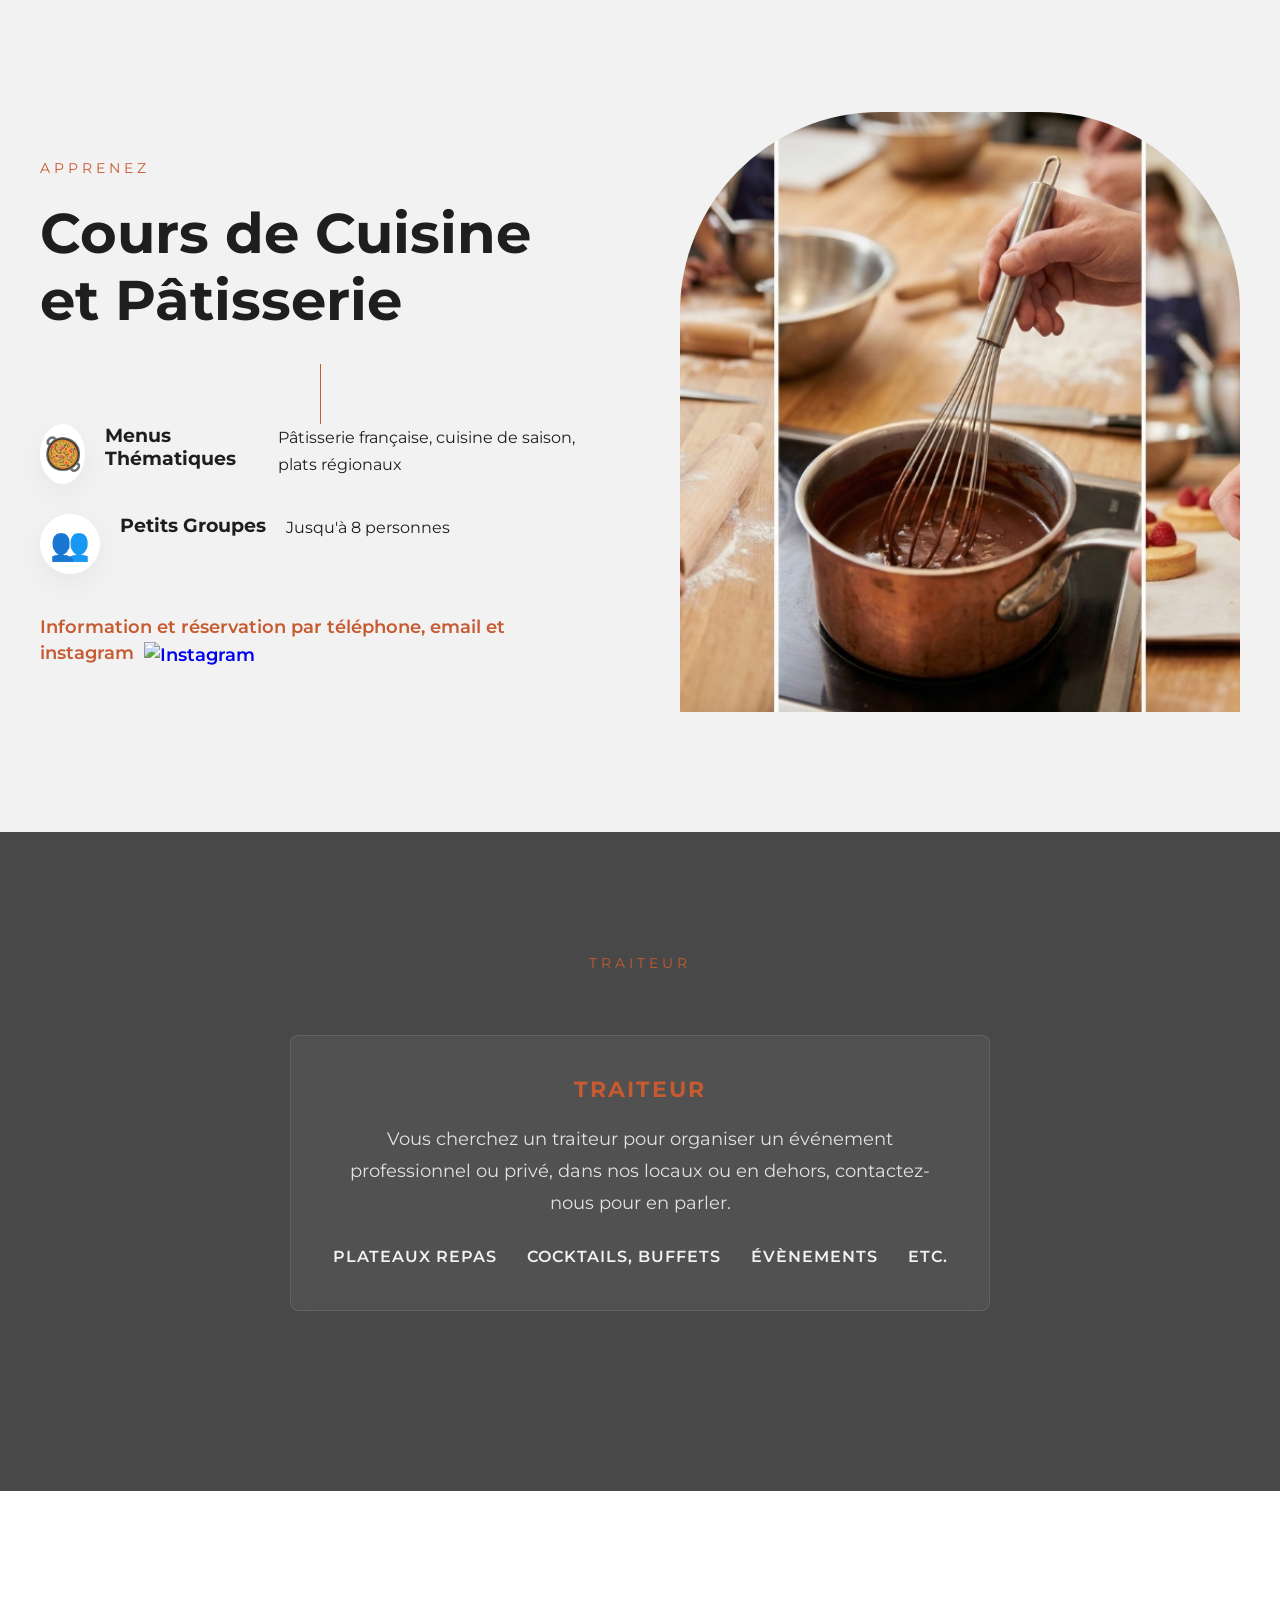
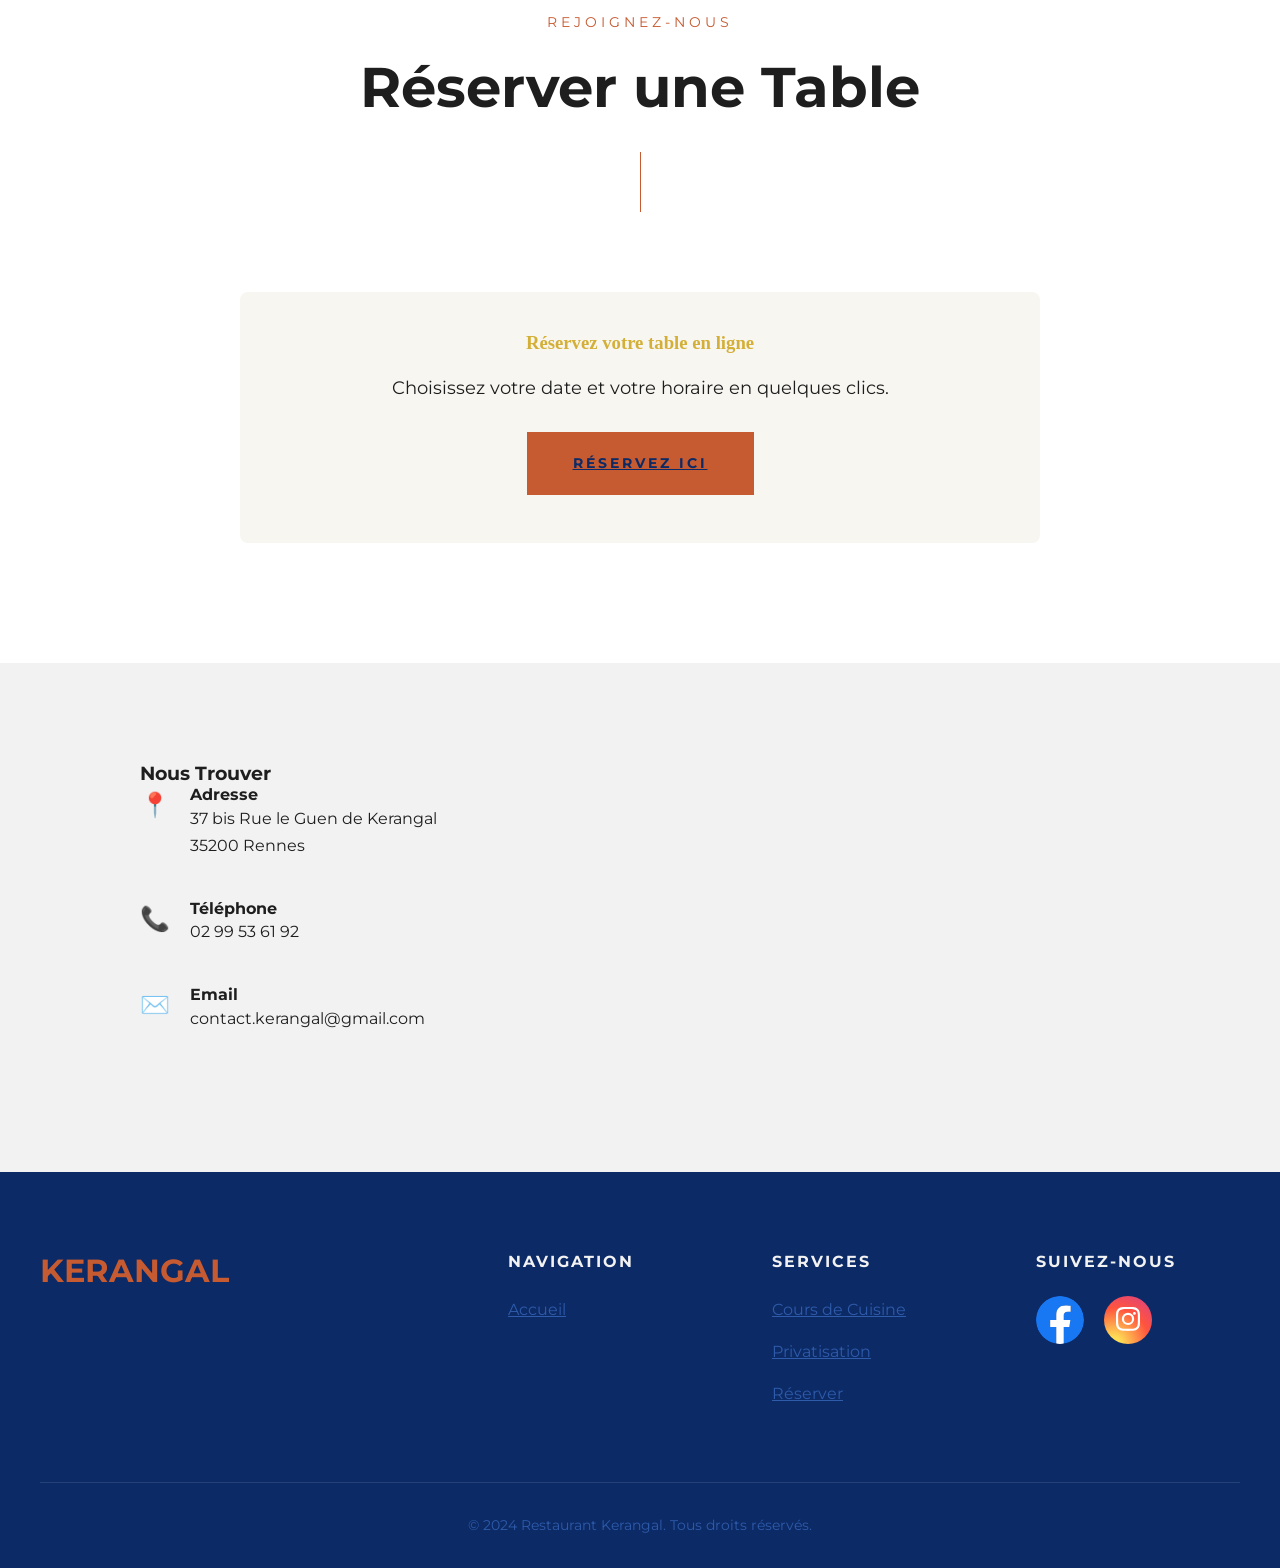
==== commit d0e72c9d: "Usar logos reales de Facebook e Instagram en el footer y aumentar su tamaño Co-Authored-By: Claude S" ====
--- a/index.html
+++ b/index.html
@@ -236,18 +236,25 @@
                 <div class="footer-section">
                     <h4>Suivez-nous</h4>
                     <div class="social-links">
-                        <a href="https://www.facebook.com/profile.php?id=61586455091012" target="_blank" rel="noopener" aria-label="Facebook">
-                            <svg xmlns="http://www.w3.org/2000/svg" width="24" height="24" viewBox="0 0 24 24"
-                                fill="currentColor">
-                                <path
-                                    d="M22 12.061C22 6.505 17.523 2 12 2S2 6.505 2 12.061c0 5.022 3.657 9.184 8.438 9.939v-7.03H7.898v-2.909h2.54V9.845c0-2.506 1.492-3.89 3.777-3.89 1.094 0 2.238.195 2.238.195v2.459h-1.261c-1.243 0-1.63.771-1.63 1.562v1.877h2.771l-.443 2.909h-2.328v7.03C18.343 21.245 22 17.083 22 12.061z" />
+                        <a href="https://www.facebook.com/profile.php?id=61586455091012" target="_blank" rel="noopener" aria-label="Facebook" class="social-link-real">
+                            <svg xmlns="http://www.w3.org/2000/svg" width="48" height="48" viewBox="0 0 48 48">
+                                <path fill="#1877F2" d="M48 24C48 10.745 37.255 0 24 0S0 10.745 0 24c0 11.979 8.776 21.908 20.25 23.708V30.938h-6.094V24h6.094v-5.288c0-6.014 3.583-9.337 9.065-9.337 2.625 0 5.372.469 5.372.469v5.906h-3.026c-2.981 0-3.912 1.85-3.912 3.75V24h6.656l-1.064 6.938h-5.592v16.77C39.224 45.908 48 35.979 48 24z"/>
+                                <path fill="#FFFFFF" d="M33.34 30.938 34.406 24h-6.656v-4.5c0-1.9.931-3.75 3.912-3.75h3.026v-5.906s-2.747-.469-5.372-.469c-5.482 0-9.065 3.323-9.065 9.337V24h-6.094v6.938h6.094v16.77a24.222 24.222 0 0 0 7.5 0V30.938h5.592z"/>
                             </svg>
                         </a>
-                        <a href="https://www.instagram.com/kerangal.restaurant.traiteur/" target="_blank" rel="noopener" aria-label="Instagram">
-                            <svg xmlns="http://www.w3.org/2000/svg" width="24" height="24" viewBox="0 0 24 24"
-                                fill="currentColor">
-                                <path
-                                    d="M12 2.163c3.204 0 3.584.012 4.85.07 3.252.148 4.771 1.691 4.919 4.919.058 1.265.069 1.645.069 4.849 0 3.205-.012 3.584-.069 4.849-.149 3.225-1.664 4.771-4.919 4.919-1.266.058-1.644.07-4.85.07-3.204 0-3.584-.012-4.849-.07-3.26-.149-4.771-1.699-4.919-4.92-.058-1.265-.07-1.644-.07-4.849 0-3.204.013-3.583.07-4.849.149-3.227 1.664-4.771 4.919-4.919 1.266-.057 1.645-.069 4.849-.069zm0-2.163c-3.259 0-3.667.014-4.947.072-4.358.2-6.78 2.618-6.98 6.98-.059 1.281-.073 1.689-.073 4.948 0 3.259.014 3.668.072 4.948.2 4.358 2.618 6.78 6.98 6.98 1.281.058 1.689.072 4.948.072 3.259 0 3.668-.014 4.948-.072 4.354-.2 6.782-2.618 6.979-6.98.059-1.28.073-1.689.073-4.948 0-3.259-.014-3.667-.072-4.947-.196-4.354-2.617-6.78-6.979-6.98-1.281-.059-1.69-.073-4.949-.073zm0 5.838c-3.403 0-6.162 2.759-6.162 6.162s2.759 6.163 6.162 6.163 6.162-2.759 6.162-6.163c0-3.403-2.759-6.162-6.162-6.162zm0 10.162c-2.209 0-4-1.79-4-4 0-2.209 1.791-4 4-4s4 1.791 4 4c0 2.21-1.791 4-4 4zm6.406-11.845c-.796 0-1.441.645-1.441 1.44s.645 1.44 1.441 1.44c.795 0 1.439-.645 1.439-1.44s-.644-1.44-1.439-1.44z" />
+                        <a href="https://www.instagram.com/kerangal.restaurant.traiteur/" target="_blank" rel="noopener" aria-label="Instagram" class="social-link-real">
+                            <svg xmlns="http://www.w3.org/2000/svg" width="48" height="48" viewBox="0 0 48 48">
+                                <defs>
+                                    <radialGradient id="igGradient" cx="20%" cy="100%" r="150%">
+                                        <stop offset="0%" stop-color="#FFDD55"/>
+                                        <stop offset="10%" stop-color="#FFDD55"/>
+                                        <stop offset="50%" stop-color="#FF543E"/>
+                                        <stop offset="100%" stop-color="#C837AB"/>
+                                    </radialGradient>
+                                </defs>
+                                <rect width="48" height="48" rx="13" fill="url(#igGradient)"/>
+                                <path fill="#FFFFFF"
+                                    d="M24 13.081c3.204 0 3.584.013 4.85.07 3.252.148 4.771 1.691 4.919 4.919.058 1.265.069 1.645.069 4.849 0 3.205-.012 3.584-.069 4.849-.149 3.225-1.664 4.771-4.919 4.919-1.266.058-1.645.07-4.85.07-3.204 0-3.584-.012-4.849-.07-3.259-.149-4.771-1.699-4.919-4.92-.058-1.265-.07-1.644-.07-4.849 0-3.204.013-3.583.07-4.849.149-3.227 1.664-4.771 4.919-4.919 1.266-.057 1.645-.069 4.849-.069zM24 10.918c-3.259 0-3.667.014-4.947.072-4.358.2-6.78 2.618-6.98 6.98-.059 1.281-.073 1.689-.073 4.948 0 3.259.014 3.668.072 4.948.2 4.358 2.618 6.78 6.98 6.98 1.281.058 1.689.072 4.948.072 3.259 0 3.668-.014 4.948-.072 4.354-.2 6.782-2.618 6.979-6.98.059-1.28.073-1.689.073-4.948 0-3.259-.014-3.667-.072-4.947-.196-4.354-2.617-6.78-6.979-6.98-1.281-.059-1.69-.073-4.949-.073zm0 5.838a6.162 6.162 0 1 0 0 12.324 6.162 6.162 0 0 0 0-12.324zM24 27a4 4 0 1 1 0-8 4 4 0 0 1 0 8zm6.406-11.006a1.44 1.44 0 1 0 0 2.88 1.44 1.44 0 0 0 0-2.88z"/>
                             </svg>
                         </a>
                     </div>
--- a/css/style.css
+++ b/css/style.css
@@ -1192,9 +1192,8 @@
 }
 
 .social-links a {
-    width: 40px;
-    height: 40px;
-    border: 1px solid rgba(255, 255, 255, 0.2);
+    width: 48px;
+    height: 48px;
     display: flex;
     align-items: center;
     justify-content: center;
@@ -1202,10 +1201,19 @@
     transition: var(--transition-fast);
 }
 
+.social-links a.social-link-real {
+    width: 48px;
+    height: 48px;
+}
+
+.social-links a.social-link-real svg {
+    width: 100%;
+    height: 100%;
+    border-radius: 50%;
+}
+
 .social-links a:hover {
-    background: var(--primary-color);
-    border-color: var(--primary-color);
-    color: var(--secondary-color);
+    transform: scale(1.1);
 }
 
 .footer-bottom {
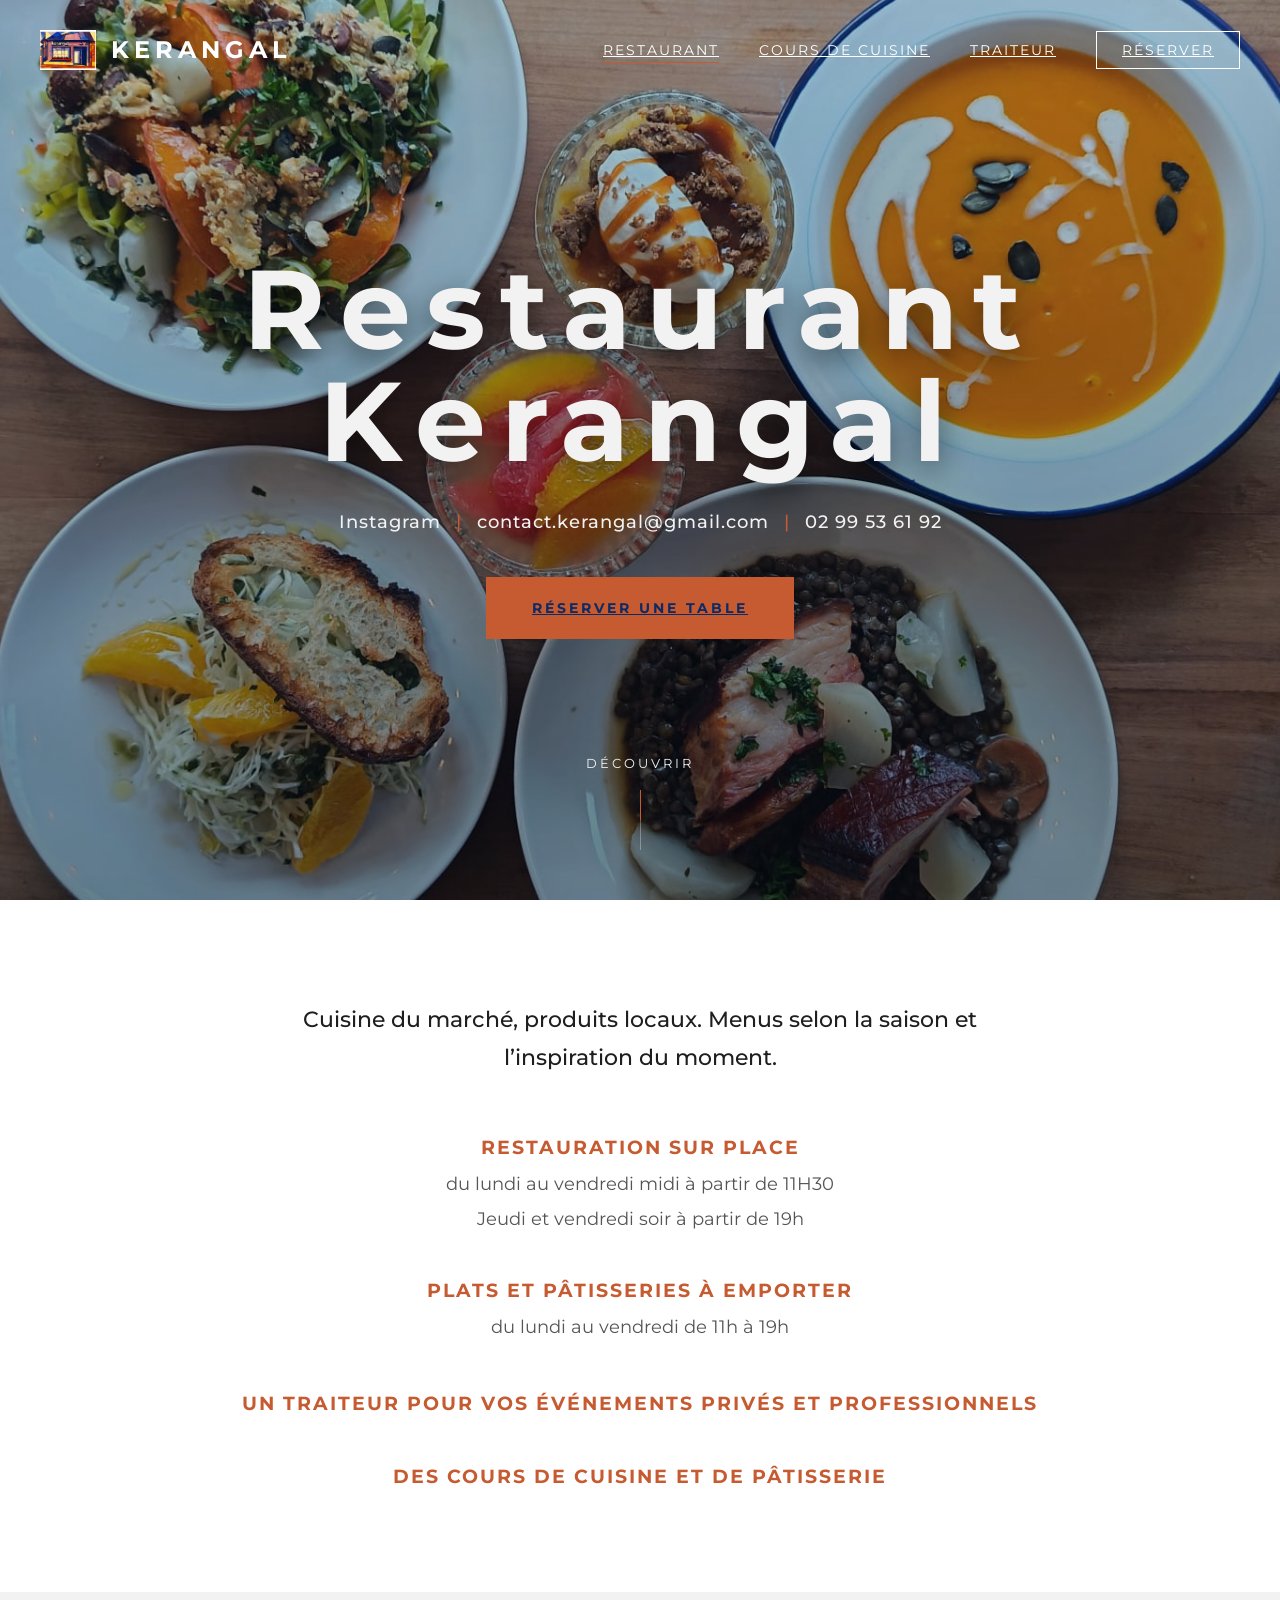
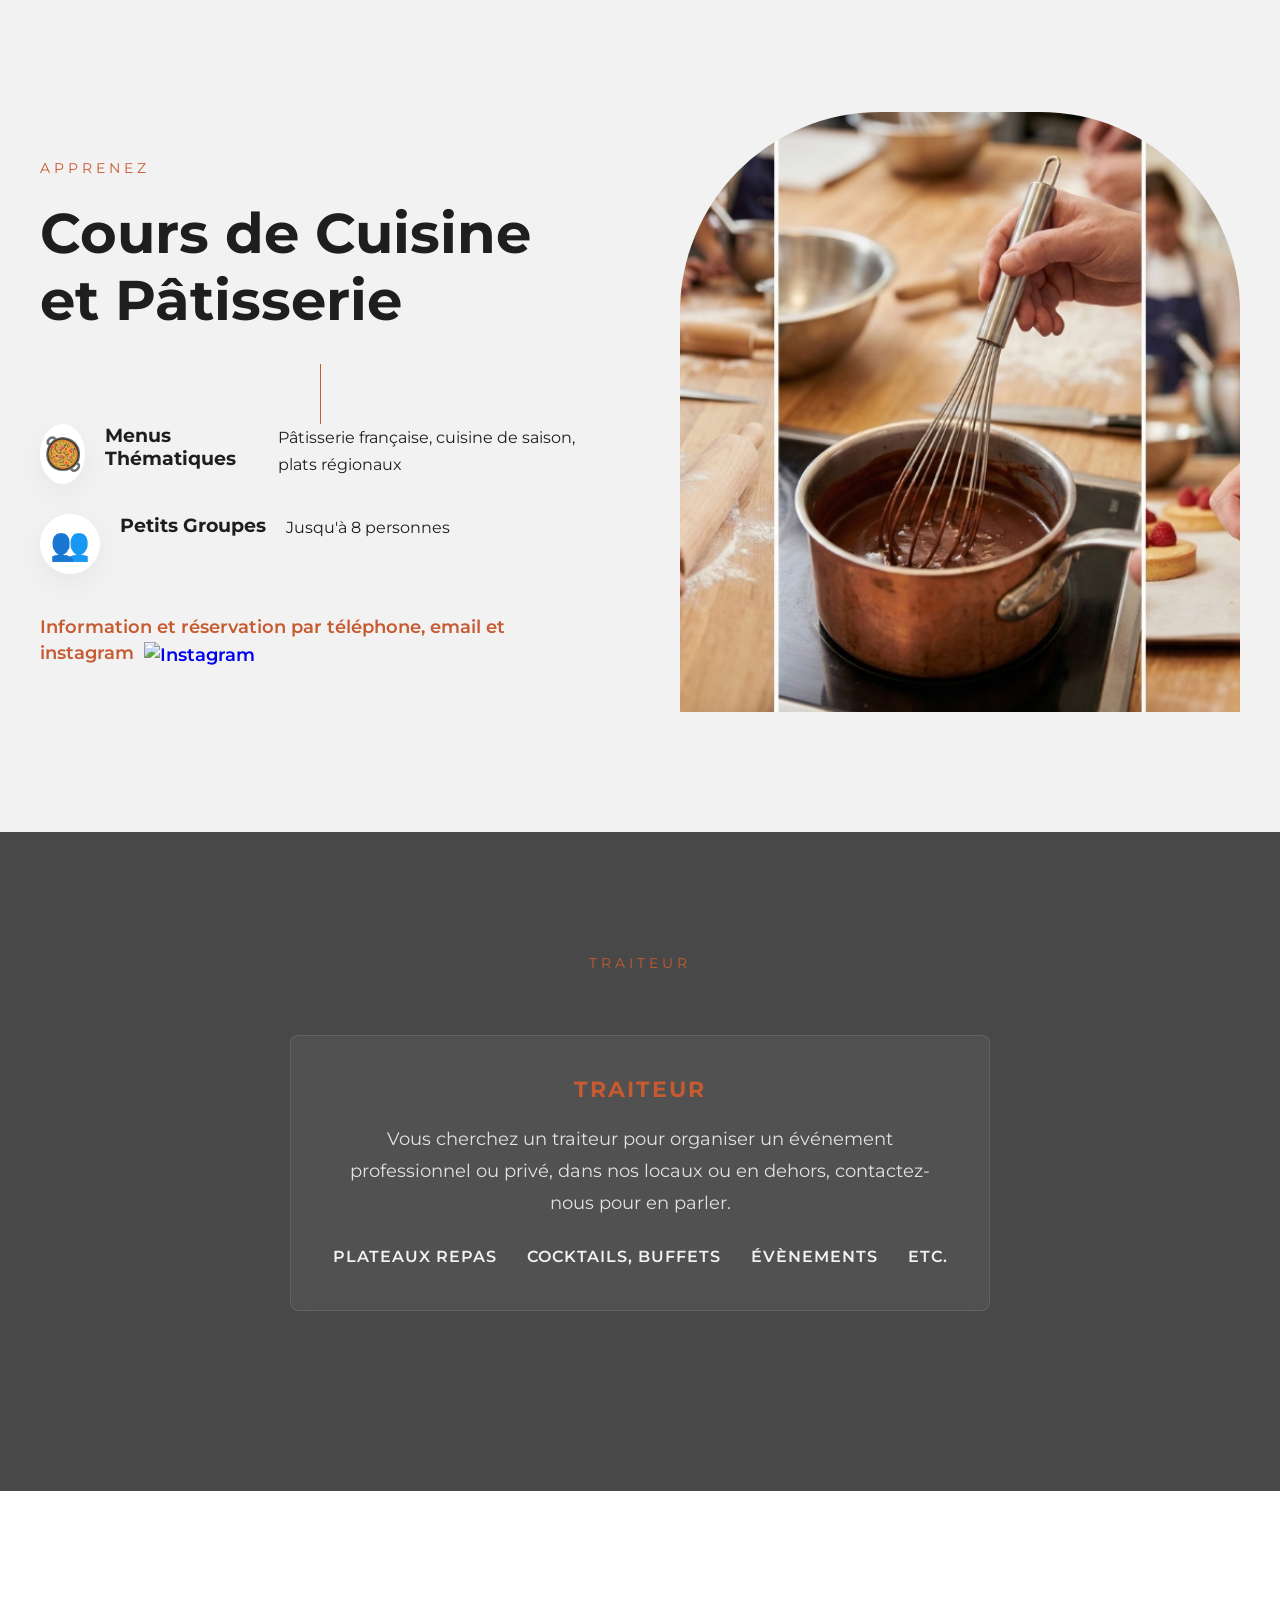
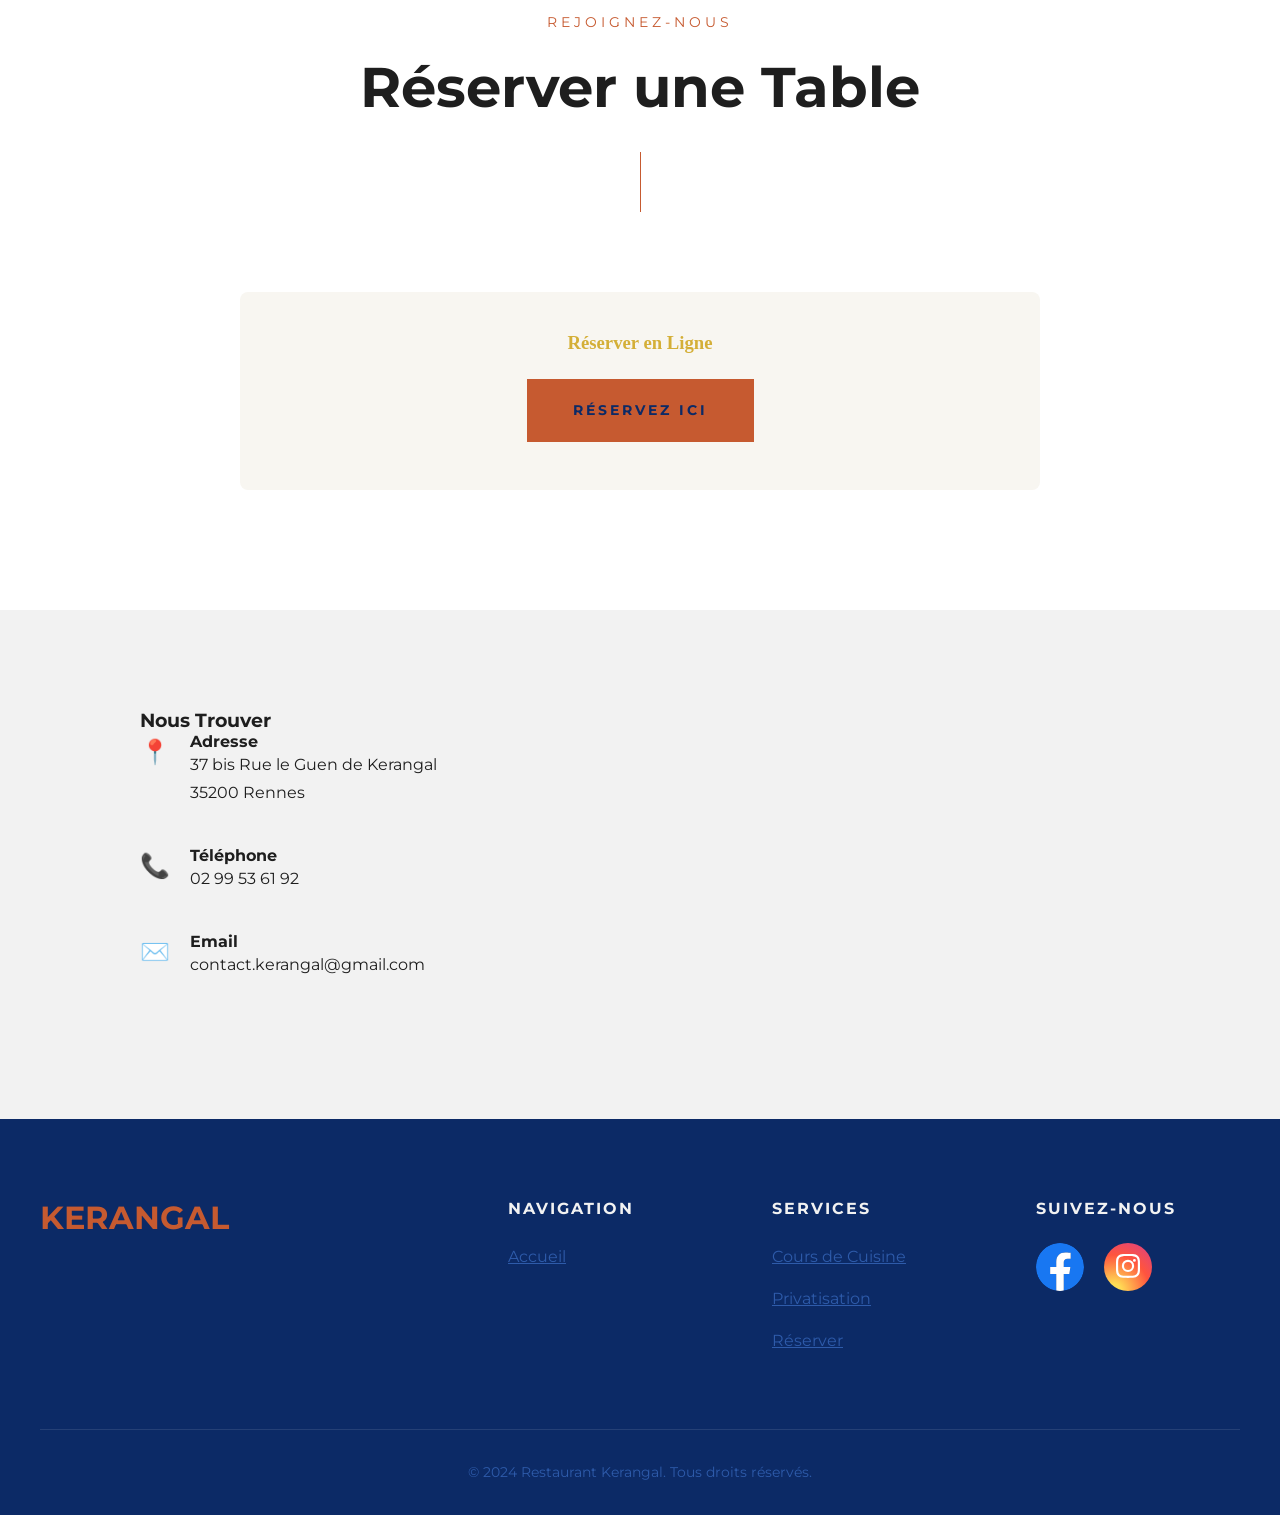
==== commit 5893a1a5: "Merge branch 'main' of https://github.com/solrac7770/kerangal-web # Conflicts: #	index.html" ====
--- a/index.html
+++ b/index.html
@@ -161,13 +161,10 @@
             <div class="reservation-content">
                 <div class="reservation-message"
                     style="text-align: center; padding: 40px; background: #f8f6f1; border-radius: 8px;">
-                    <h3 style="color: #d4af37; font-family: 'Playfair Display', serif; margin-bottom: 20px;">
-                        Réservez votre table en ligne</h3>
-                    <p style="font-size: 1.1rem; line-height: 1.6; margin-bottom: 30px;">
-                        Choisissez votre date et votre horaire en quelques clics.
-                    </p>
-                    <a href="https://reservation.laddition.com/booking/restauranttraiteurkerangal1"
-                        target="_blank" rel="noopener" class="btn btn-primary">Réservez ici</a>
+                    <h3 style="color: #d4af37; font-family: 'Playfair Display', serif; margin-bottom: 25px;">Réserver en Ligne</h3>
+                    <div>
+                        <a href="https://reservation.laddition.com/booking/restauranttraiteurkerangal1" target="_blank" class="btn btn-primary" style="text-decoration: none;">Réservez ici</a>
+                    </div>
                 </div>
             </div>
         </div>
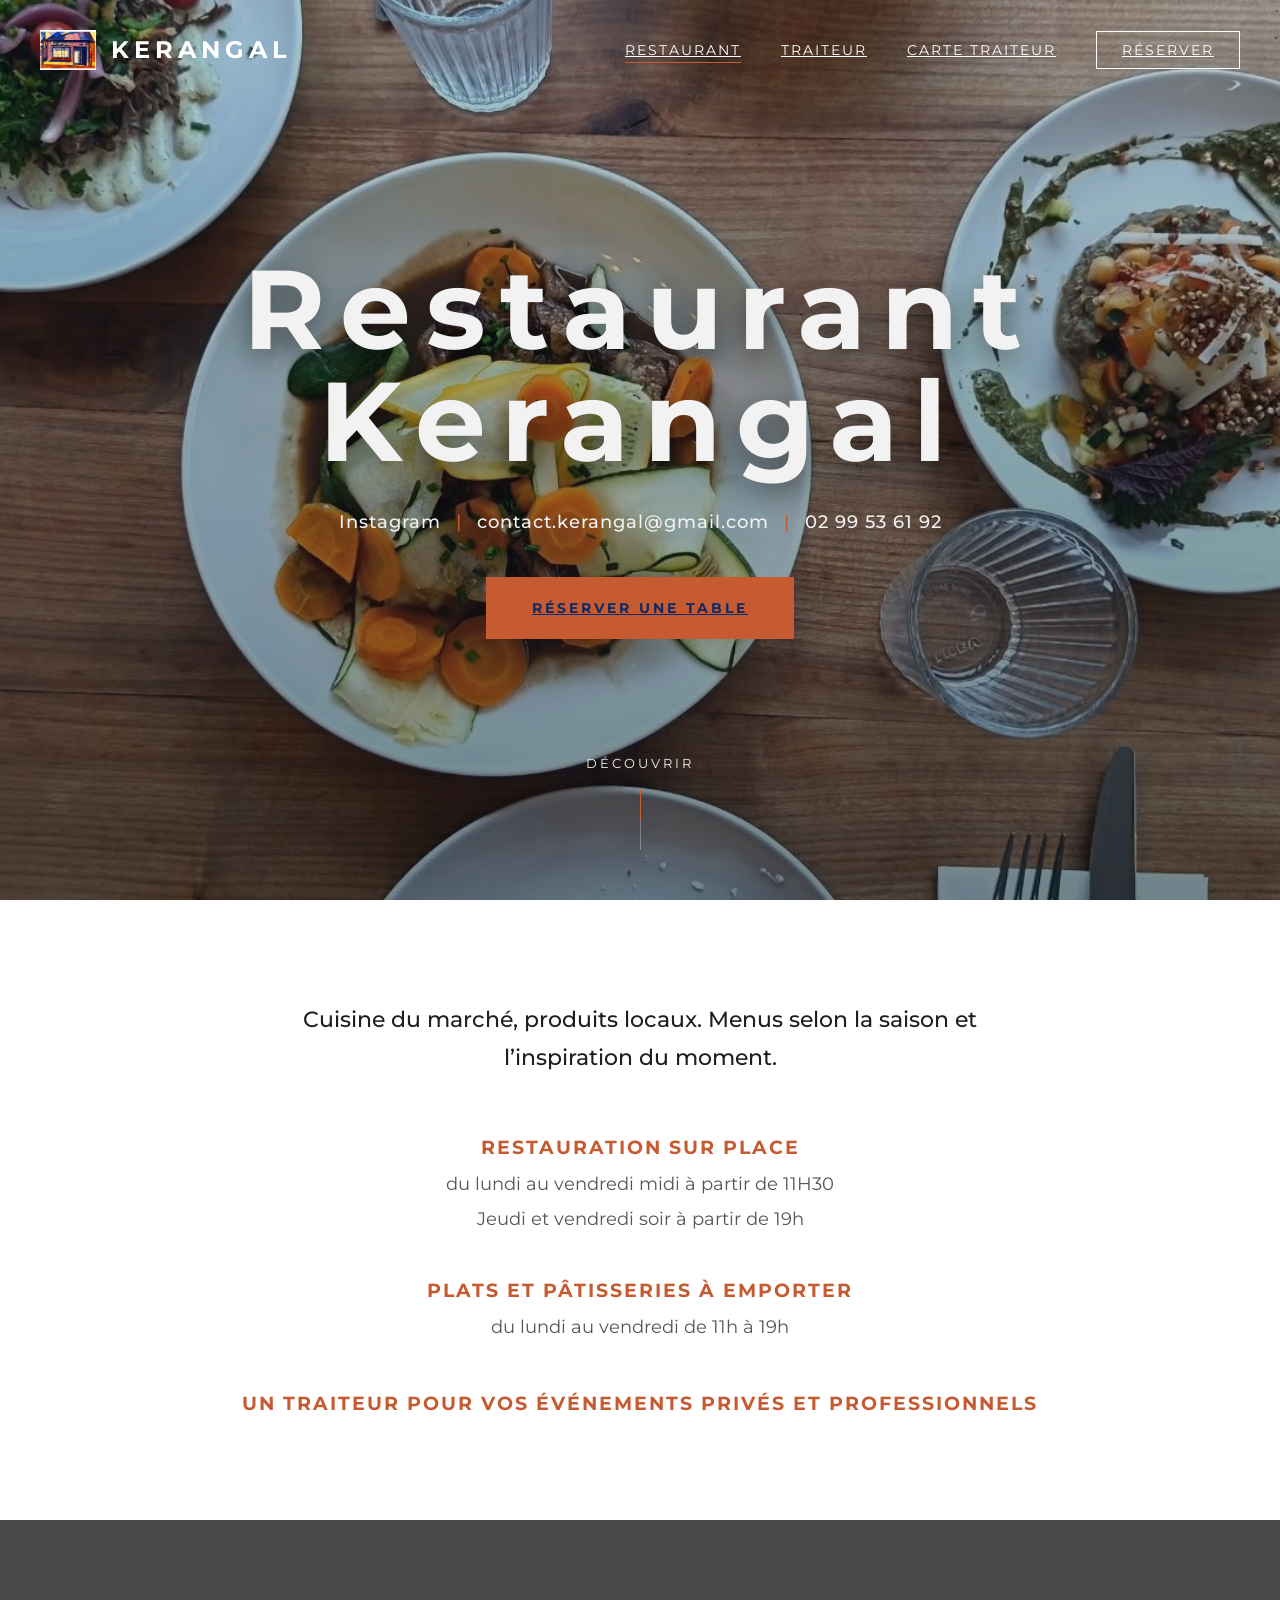
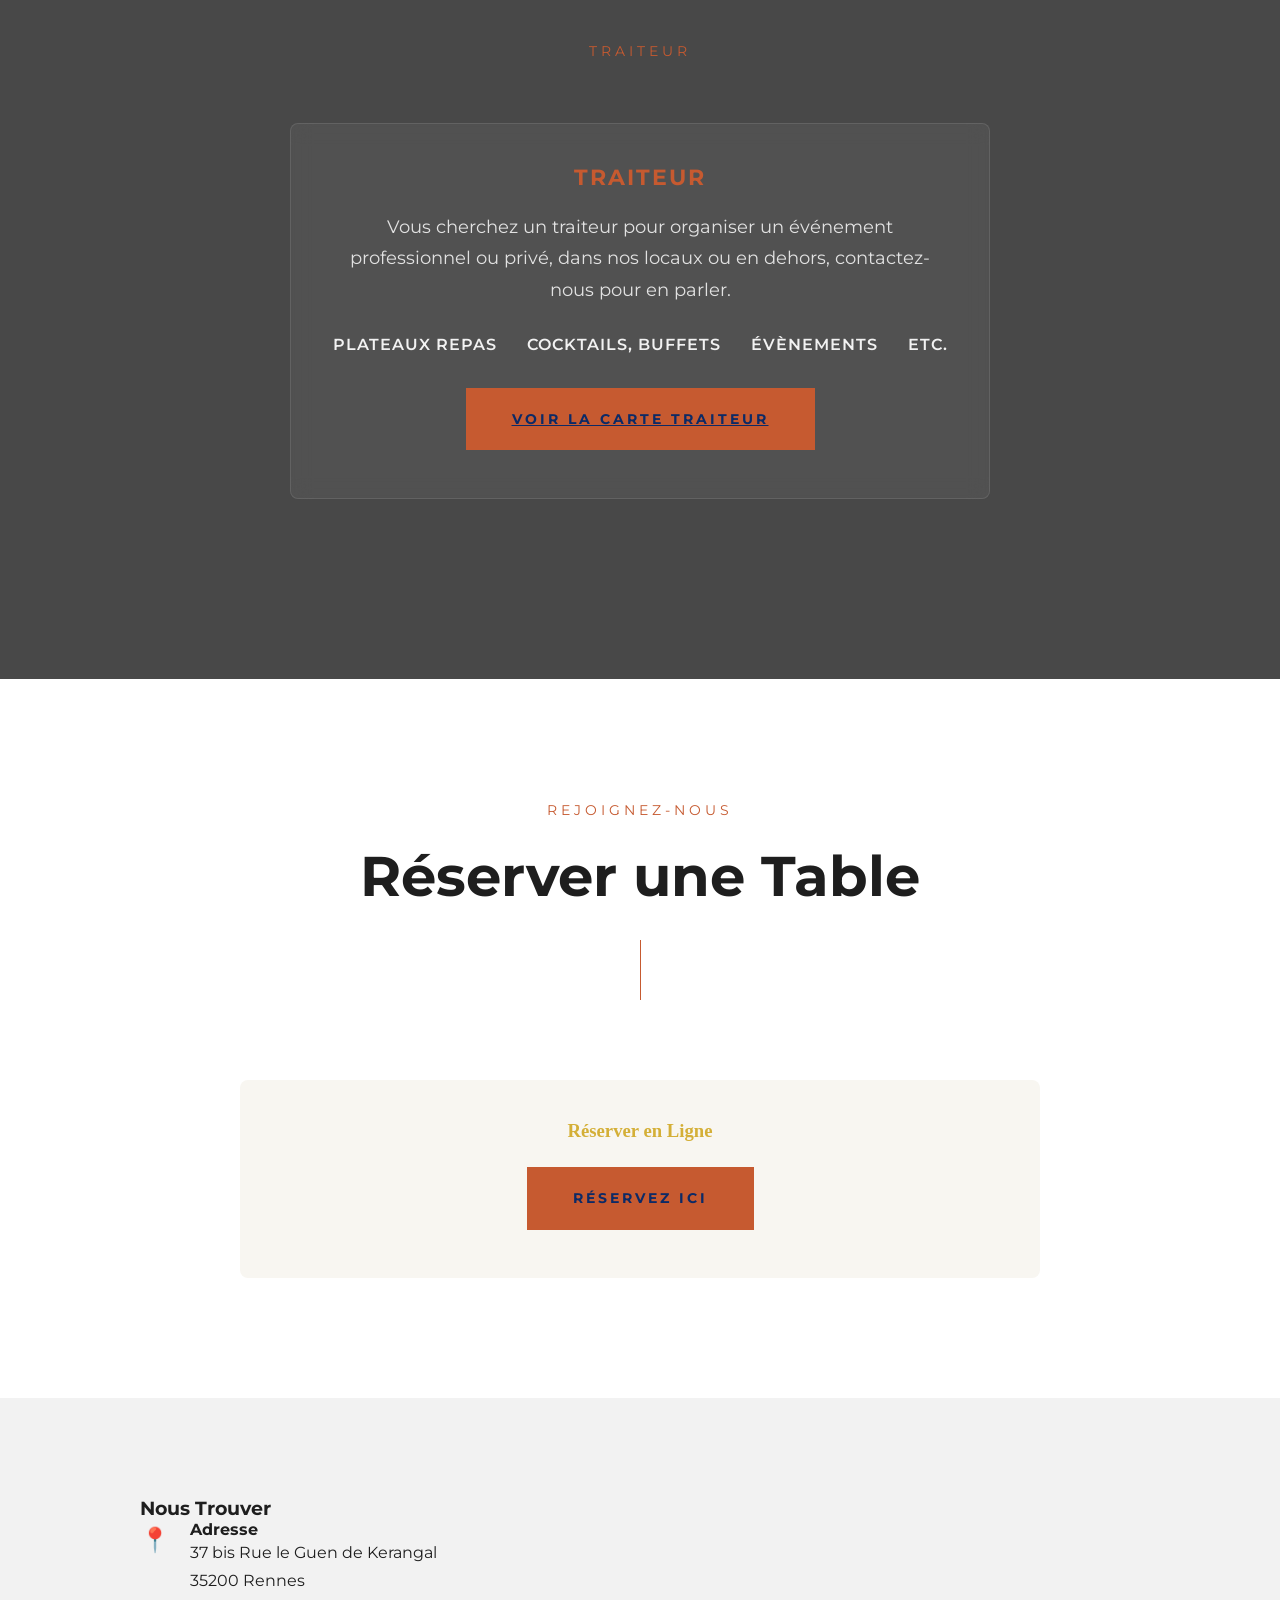
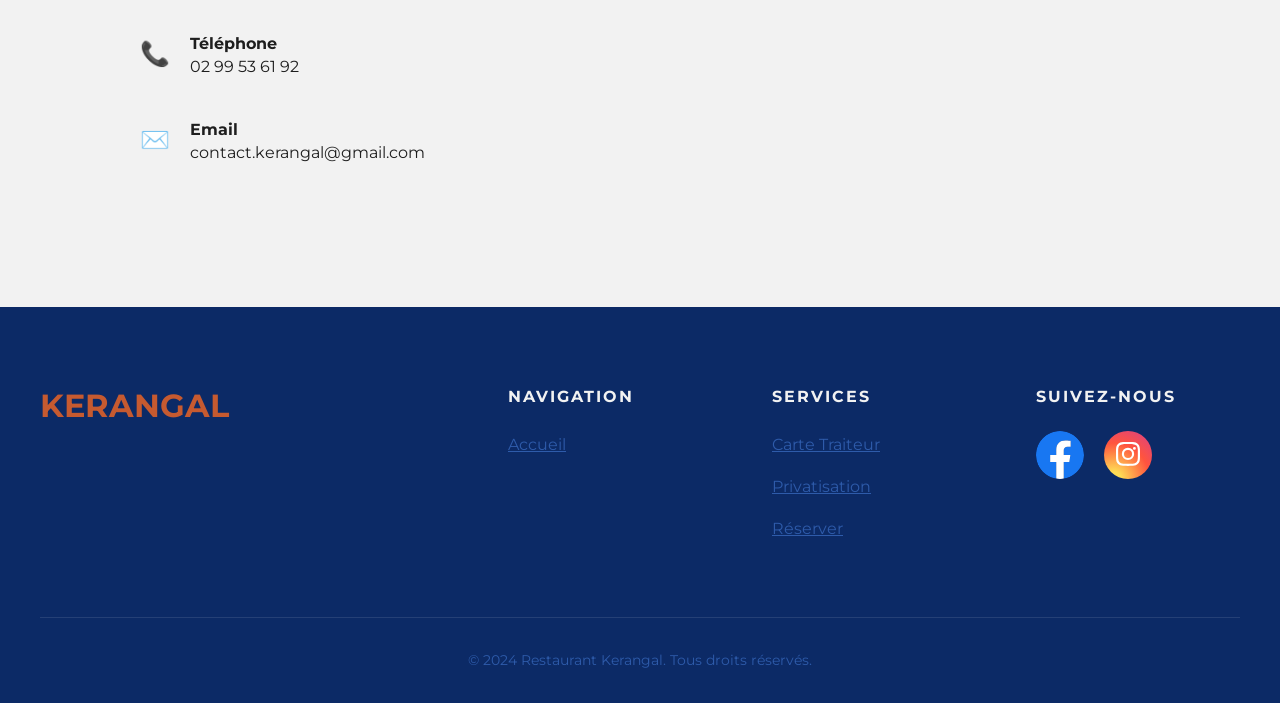
==== commit 905ffd91: "Retirer les cours de cuisine, nouvelle photo d'accueil et carte traiteur - Nouvelle photo de fond po" ====
--- a/index.html
+++ b/index.html
@@ -5,7 +5,7 @@
     <meta charset="UTF-8">
     <meta name="viewport" content="width=device-width, initial-scale=1.0">
     <title>Restaurant Kerangal Traiteur</title>
-    <link rel="stylesheet" href="css/style.css?v=2">
+    <link rel="stylesheet" href="css/style.css?v=3">
     <link rel="preconnect" href="https://fonts.googleapis.com">
     <link rel="preconnect" href="https://fonts.gstatic.com" crossorigin>
     <link href="https://fonts.googleapis.com/css2?family=Montserrat:wght@300;400;700&display=swap" rel="stylesheet">
@@ -34,8 +34,8 @@
             </button>
             <ul class="nav-menu" id="navMenu">
                 <li><a href="#accueil">Restaurant</a></li>
-                <li><a href="#cours">Cours de Cuisine</a></li>
                 <li><a href="#privatiser">Traiteur</a></li>
+                <li><a href="carte-traiteur.html">Carte Traiteur</a></li>
                 <li><a href="#reservation" class="nav-cta">Réserver</a></li>
             </ul>
         </div>
@@ -82,50 +82,11 @@
                 </div>
 
                 <p class="info-footer">Un traiteur pour vos événements privés et professionnels</p>
-                <p class="info-footer">Des cours de cuisine et de pâtisserie</p>
-            </div>
-        </div>
-    </section>
-
-
-
-    <!-- Cooking Classes Section -->
-    <section id="cours" class="cooking-classes">
-        <div class="container">
-            <div class="classes-content">
-                <div class="classes-text">
-                    <span class="section-subtitle">Apprenez</span>
-                    <h2 class="section-title">Cours de Cuisine et Pâtisserie</h2>
-                    <div class="section-divider"></div>
-                    <div class="classes-features">
-                        <div class="feature-item">
-                            <div class="feature-icon">🥘</div>
-                            <h3>Menus Thématiques</h3>
-                            <p>Pâtisserie française, cuisine de saison, plats régionaux</p>
-                        </div>
-                        <div class="feature-item">
-                            <div class="feature-icon">👥</div>
-                            <h3>Petits Groupes</h3>
-                            <p>Jusqu'à 8 personnes</p>
-                        </div>
-                    </div>
-                    <p class="classes-info">
-                        Information et réservation par téléphone, email et instagram
-                        <a href="https://www.instagram.com/kerangal.restaurant/" target="_blank"
-                            style="text-decoration: none;">
-                            <img src="https://upload.wikimedia.org/wikipedia/commons/a/a5/Instagram_icon.png"
-                                alt="Instagram" style="width: 20px; vertical-align: middle; margin-left: 5px;">
-                        </a>
-                    </p>
-                </div>
-                <div class="classes-image">
-                    <div class="image-placeholder">
-                        <!-- Image background set in CSS -->
-                    </div>
-                </div>
-            </div>
-        </div>
-    </section>
+            </div>
+        </div>
+    </section>
+
+
 
     <!-- Privatization Section -->
     <section id="privatiser" class="privatization">
@@ -144,6 +105,8 @@
                             <li>Évènements</li>
                             <li>Etc.</li>
                         </ul>
+                        <a href="carte-traiteur.html" class="btn btn-primary"
+                            style="margin-top: 30px;">Voir la carte traiteur</a>
                     </div>
                 </div>
             </div>
@@ -225,7 +188,7 @@
                 <div class="footer-section">
                     <h4>Services</h4>
                     <ul>
-                        <li><a href="#cours">Cours de Cuisine</a></li>
+                        <li><a href="carte-traiteur.html">Carte Traiteur</a></li>
                         <li><a href="#privatiser">Privatisation</a></li>
                         <li><a href="#reservation">Réserver</a></li>
                     </ul>
--- a/css/style.css
+++ b/css/style.css
@@ -358,7 +358,7 @@
     left: 0;
     width: 100%;
     height: 100%;
-    background: url('../images/platos_juntos.jpg') no-repeat center center;
+    background: url('../images/hero_plats.jpg') no-repeat center center;
     background-size: cover;
     opacity: 0.85;
     transform: scale(1.1);
